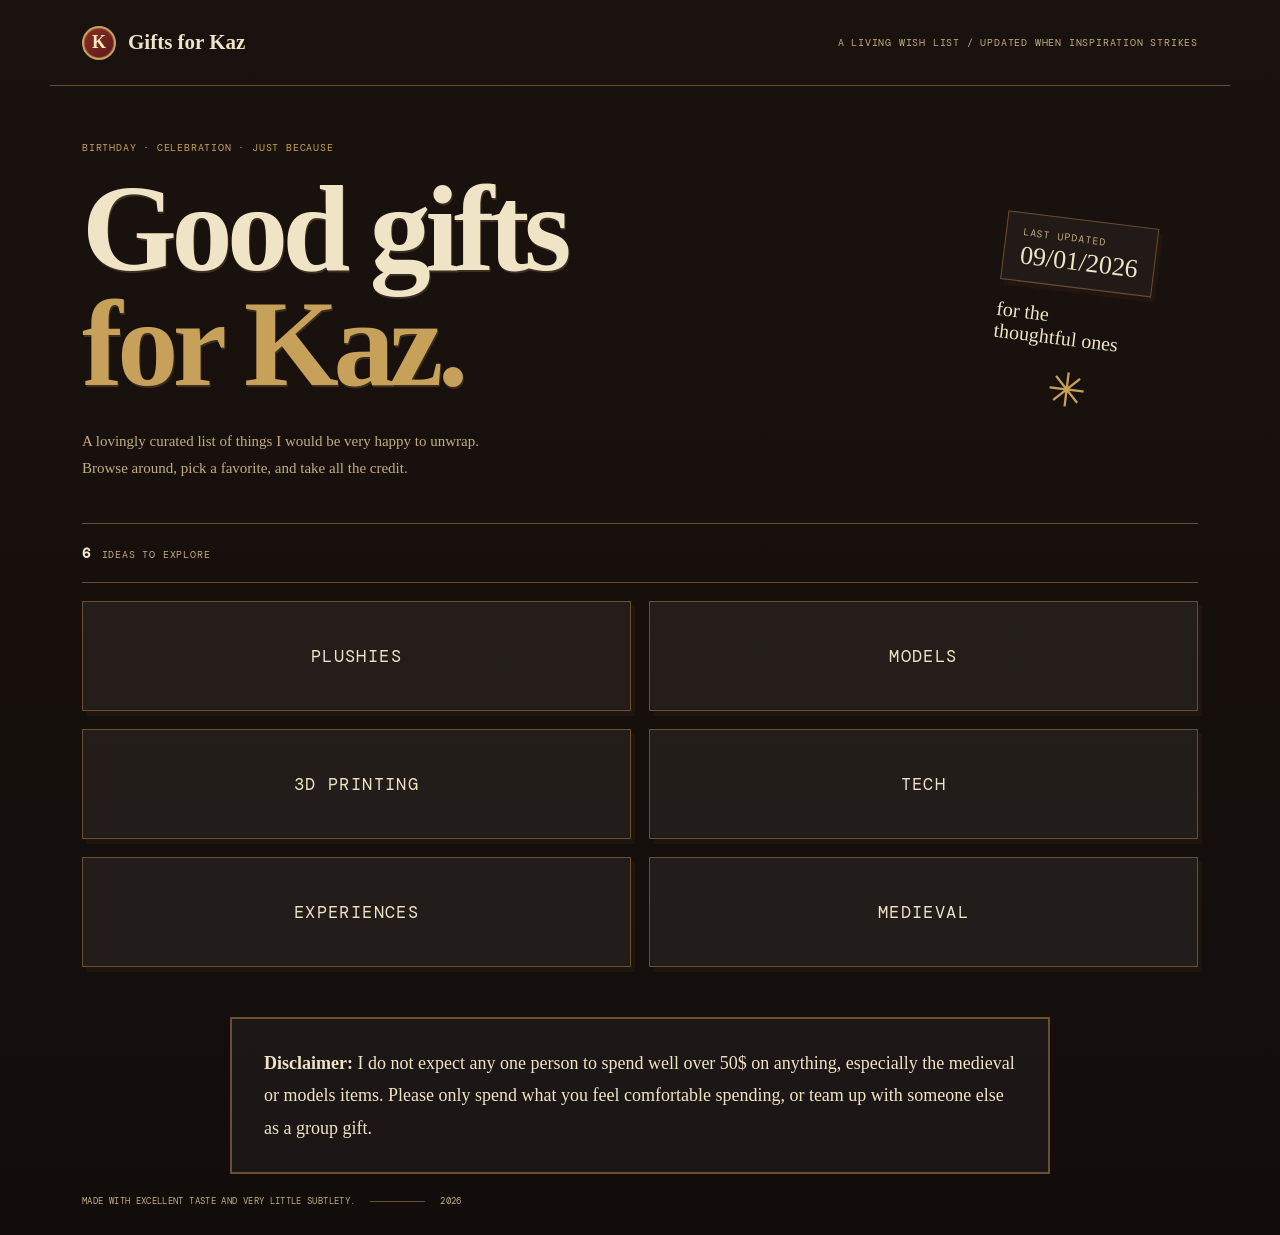
==== index.html @ 598e215c "added last updated tracker" ====
<!doctype html>
<html lang="en">
<head>
  <meta charset="UTF-8">
  <meta name="viewport" content="width=device-width, initial-scale=1.0">
  <meta name="description" content="Kaz's living gift list for birthdays, celebrations, and just-because surprises.">
  <title>Gifts for Kaz</title>
  <link rel="preconnect" href="https://fonts.googleapis.com">
  <link rel="preconnect" href="https://fonts.gstatic.com" crossorigin>
  <link href="https://fonts.googleapis.com/css2?family=DM+Mono:wght@400;500&family=Fraunces:opsz,wght@9..144,600;9..144,700&family=Manrope:wght@400;500;600;700&display=swap" rel="stylesheet">
  <link rel="stylesheet" href="styles.css">
</head>
<body>
  <header class="site-header">
    <a class="brand" href="#top" aria-label="Gifts for Kaz home">
      <span class="brand-mark">K</span>
      <span>Gifts for Kaz</span>
    </a>
    <span class="header-note">A living wish list <span aria-hidden="true">/</span> updated when inspiration strikes</span>
  </header>

  <main id="top">
    <section class="intro" aria-labelledby="page-title">
      <div class="intro-copy">
        <p class="eyebrow">Birthday · celebration · just because</p>
        <h1>Good gifts<br><em>for Kaz.</em></h1>
        <p class="intro-text">A lovingly curated list of things I would be very happy to unwrap. Browse around, pick a favorite, and take all the credit.</p>
      </div>
      <div class="intro-aside">
        <div class="last-updated-box" aria-live="polite">
          <span class="last-updated-label">Last updated</span>
          <span id="last-updated-date">09/01/2026</span>
        </div>
        <span class="scribble" aria-hidden="true">for the<br>thoughtful ones</span>
        <div class="tiny-sparkle" aria-hidden="true">✳</div>
      </div>
    </section>

    <section class="toolbar" aria-label="Gift list controls">
      <div class="list-count"><strong>6</strong> <span>ideas to explore</span></div>
    </section>

    <nav class="category-nav" aria-label="Gift categories">
      <a class="category-button" href="Plushies.html">Plushies</a>
      <a class="category-button" href="Models.html">Models</a>
      <a class="category-button" href="3D%20Printing.html">3D Printing</a>
      <a class="category-button" href="Tech.html">Tech</a>
      <a class="category-button" href="Experiences.html">Experiences</a>
      <a class="category-button" href="Medieval.html">Medieval</a>
    </nav>

    <p class="disclaimer">
      <strong>Disclaimer:</strong> I do not expect any one person to spend well over 50$ on anything, especially the medieval or models items. Please only spend what you feel comfortable spending, or team up with someone else as a group gift.
    </p>

  </main>

  <footer class="site-footer">
    <span>Made with excellent taste and very little subtlety.</span>
    <span class="footer-line" aria-hidden="true"></span>
    <span>2026</span>
  </footer>

  <script>
    const lastUpdated = new Date('2026-09-01T00:00:00');
    const lastUpdatedDate = document.getElementById('last-updated-date');

    if (lastUpdatedDate) {
      lastUpdatedDate.textContent = lastUpdated.toLocaleDateString('en-US', {
        month: '2-digit',
        day: '2-digit',
        year: 'numeric'
      });
    }
  </script>

</body>
</html>
---- styles.css ----
:root {
  --ink: #f0e4c7;
  --muted: #c4ad7d;
  --paper: #120d0b;
  --card: #1d1713;
  --line: #6b4d32;
  --coral: #9a3b2b;
  --yellow: #c7a15a;
  --sage: #3f4f40;
  --serif: Georgia, "Times New Roman", serif;
  --sans: Georgia, "Times New Roman", serif;
  --mono: "DM Mono", monospace;
}

* { box-sizing: border-box; }
html { scroll-behavior: smooth; }
body {
  margin: 0;
  background: linear-gradient(180deg, #1a120e 0%, #120d0b 100%);
  color: var(--ink);
  font-family: var(--sans);
}
body::before,
body::after {
  content: none;
}
button, input, textarea { font: inherit; }
button { cursor: pointer; }
.site-header, main, .site-footer { max-width: 1180px; margin: 0 auto; padding-left: 32px; padding-right: 32px; }
.site-header { height: 86px; display: flex; align-items: center; justify-content: space-between; border-bottom: 1px solid var(--line); position: relative; }
.brand { color: var(--ink); display: flex; align-items: center; gap: 12px; text-decoration: none; font-family: var(--serif); font-size: 21px; font-weight: 700; }
.brand-mark { display: grid; place-items: center; width: 34px; height: 34px; background: linear-gradient(135deg, #8b2d23, #5b1a18); border: 2px solid var(--yellow); border-radius: 50%; color: #f7e7bf; font-size: 18px; box-shadow: inset 0 0 0 1px rgba(255,255,255,.18); }
.header-note, .eyebrow, .list-count, .gift-tag, .meta-label { font-family: var(--mono); text-transform: uppercase; letter-spacing: .08em; font-size: 10px; }
.header-note { color: var(--muted); }
.intro { min-height: 400px; display: flex; justify-content: space-between; align-items: center; padding-top: 55px; padding-bottom: 42px; position: relative; }
.eyebrow { margin: 0 0 18px; color: var(--yellow); }
h1, h2 { font-family: var(--serif); font-weight: 600; line-height: .94; margin: 0; }
h1 { font-size: clamp(64px, 10vw, 122px); letter-spacing: -.045em; text-shadow: 1px 2px 0 rgba(206, 171, 105, .2); }
h1 em { color: var(--yellow); font-style: normal; }
.intro-text { max-width: 440px; margin: 27px 0 0; color: var(--muted); font-size: 15px; line-height: 1.75; }
.intro-aside { align-self: flex-start; margin: 78px 50px 0 0; color: var(--ink); transform: rotate(7deg); }
.last-updated-box {
  display: inline-flex;
  flex-direction: column;
  gap: 4px;
  padding: 12px 16px;
  border: 1px solid var(--line);
  background: rgba(255, 255, 255, 0.04);
  box-shadow: 4px 5px 0 rgba(91, 57, 28, .15);
  margin-bottom: 18px;
}
.last-updated-label {
  font-family: var(--mono);
  font-size: 10px;
  letter-spacing: .1em;
  text-transform: uppercase;
  color: var(--muted);
}
#last-updated-date {
  font-family: var(--serif);
  font-size: clamp(26px, 2vw, 38px);
  line-height: 1;
  color: var(--ink);
}
.scribble { display: block; font-family: var(--serif); font-size: 20px; line-height: 1.1; }
.tiny-sparkle { color: var(--yellow); font-size: 47px; line-height: 1; margin: 18px 0 0 60px; }
.toolbar { display: flex; align-items: center; justify-content: space-between; padding: 20px 0; border-top: 1px solid var(--line); border-bottom: 1px solid var(--line); position: relative; }
.list-count { color: var(--muted); }
.list-count strong { color: var(--ink); font-size: 14px; margin-right: 4px; }
.category-nav { display: grid; grid-template-columns: repeat(2, minmax(220px, 1fr)); gap: 18px; padding: 18px 0 8px; }
.category-button {
  display: inline-flex;
  align-items: center;
  justify-content: center;
  border: 1px solid var(--line);
  background: rgba(255, 255, 255, .06);
  color: var(--ink);
  padding: 28px 24px;
  font-family: var(--mono);
  font-size: 17px;
  letter-spacing: .08em;
  text-transform: uppercase;
  text-decoration: none;
  transition: background .2s, border-color .2s, transform .2s;
  min-height: 110px;
  text-align: center;
  box-shadow: 4px 5px 0 rgba(91, 57, 28, .15);
}
.category-button:hover, .category-button.is-active { background: linear-gradient(135deg, var(--coral), #5b1a18); color: #f8e9c6; border-color: var(--yellow); transform: translateY(-2px); box-shadow: 0 8px 18px rgba(0, 0, 0, .35); }
.category-page { scroll-margin-top: 20px; margin-bottom: 36px; }
.category-heading { margin: 0 0 18px; font-family: var(--serif); font-size: 32px; }
.category-items { display: grid; grid-template-columns: repeat(3, minmax(0, 1fr)); gap: 20px; }
.category-empty { padding: 24px 0; color: var(--muted); font-family: var(--mono); font-size: 11px; letter-spacing: .06em; text-transform: uppercase; }
.button { border: 0; padding: 13px 18px; font-size: 11px; font-weight: 700; letter-spacing: .01em; transition: transform .2s, background .2s; }
.button:hover { transform: translateY(-2px); }
.button-dark { background: var(--ink); color: #f8e9c6; border: 1px solid var(--yellow); }
.button-coral { background: var(--coral); color: #f8e9c6; border: 1px solid #5f211d; }
.category-shell { max-width: 1180px; margin: 0 auto; padding: 0 32px 80px; }
.category-header { max-width: 1180px; margin: 0 auto; padding: 22px 32px 14px; display: flex; align-items: center; justify-content: space-between; border-bottom: 1px solid var(--line); }
.category-header .brand { font-size: 18px; }
.category-back { display: inline-flex; align-items: center; justify-content: center; min-height: 42px; padding: 0 18px; border: 1px solid var(--line); background: rgba(255, 255, 255, .12); color: var(--ink); font-family: var(--mono); font-size: 10px; letter-spacing: .08em; text-transform: uppercase; text-decoration: none; transition: background .2s, border-color .2s, transform .2s; }
.category-back:hover { background: var(--coral); color: #f8e9c6; border-color: var(--coral); transform: translateY(-1px); }
.category-intro { padding: 42px 0 18px; }
.category-intro h1 { font-size: clamp(52px, 8vw, 88px); }
.gift-grid { display: grid; grid-template-columns: repeat(3, minmax(0, 1fr)); gap: 20px; padding: 10px 0 90px; }
.gift-card { display: flex; flex-direction: column; min-width: 0; background: var(--card); border: 1px solid var(--line); box-shadow: 4px 5px 0 rgba(91, 57, 28, .15); animation: rise .55s both; position: relative; }
.gift-card::before { content: ""; position: absolute; inset: 7px; border: 1px solid rgba(125, 48, 40, .22); pointer-events: none; z-index: 1; }
.gift-image { position: relative; aspect-ratio: 1.12 / 1; background: var(--sage); overflow: hidden; }
.gift-image--placeholder { display: grid; place-items: center; background: linear-gradient(135deg, rgba(125, 48, 40, .12), rgba(100, 120, 109, .5)); color: var(--ink); font-family: var(--mono); letter-spacing: .08em; text-transform: uppercase; font-size: 10px; }
.gift-image img { display: block; width: 100%; height: 100%; object-fit: cover; transition: transform .5s; }
.gift-card:hover .gift-image img { transform: scale(1.04); }
.gift-tag { position: absolute; top: 14px; left: 14px; background: var(--yellow); padding: 7px 9px; color: var(--ink); }
.gift-card:nth-child(3n + 2) .gift-tag { background: var(--sage); }
.gift-card:nth-child(3n) .gift-tag { background: var(--coral); color: white; }
.gift-info { display: flex; flex: 1; flex-direction: column; padding: 21px 22px 22px; background-image: repeating-linear-gradient(0deg, rgba(121, 79, 36, .04) 0 1px, transparent 1px 5px); }
.gift-info h2 { font-size: 28px; letter-spacing: -.025em; }
.gift-info p { color: var(--muted); font-size: 13px; line-height: 1.65; margin: 12px 0 25px; }
.gift-link { display: flex; justify-content: space-between; align-items: center; margin-top: auto; padding-top: 14px; border-top: 1px solid var(--line); color: var(--ink); font-family: var(--mono); font-size: 10px; letter-spacing: .06em; text-decoration: none; text-transform: uppercase; }
.gift-link span { font-size: 16px; transition: transform .2s; }
.gift-link:hover span { transform: translate(3px, -3px); }
.delete-button { align-self: flex-end; background: none; border: 0; color: var(--muted); font-size: 18px; line-height: 1; margin: -5px -8px 0 0; padding: 5px 8px; }
.delete-button:hover { color: var(--coral); }
.add-panel { background: #3d3025; color: #f8e9c6; border: 1px solid var(--yellow); box-shadow: 5px 6px 0 rgba(91, 57, 28, .18); padding: 39px 42px 36px; margin: 0 0 90px; position: relative; }
.panel-heading { position: relative; }
.panel-heading .eyebrow { color: var(--yellow); }
.panel-heading h2 { font-size: 42px; }
.close-button { position: absolute; right: -7px; top: -12px; border: 0; background: none; color: white; font-size: 30px; font-weight: 300; }
form { margin-top: 30px; }
.form-fields { display: grid; grid-template-columns: 1fr 1.1fr; gap: 18px 30px; }
.form-fields > label:nth-child(2) { grid-row: span 2; }
.form-row { display: flex; gap: 18px; }
label { display: flex; flex: 1; flex-direction: column; gap: 8px; color: #b8b8ae; font-family: var(--mono); font-size: 10px; letter-spacing: .06em; text-transform: uppercase; }
input, textarea { border: 1px solid #55564f; border-radius: 0; background: transparent; color: white; outline: none; padding: 12px; font-family: var(--sans); font-size: 13px; resize: vertical; }
input:focus, textarea:focus { border-color: var(--yellow); }
input::placeholder, textarea::placeholder { color: #77786e; }
.form-footer { display: flex; justify-content: space-between; align-items: center; margin-top: 25px; padding-top: 18px; border-top: 1px solid #464740; }
.form-footer p { color: #8c8d83; font-size: 11px; }
.site-footer { display: flex; align-items: center; gap: 15px; flex-wrap: wrap; padding-top: 21px; padding-bottom: 28px; color: var(--muted); font-family: var(--mono); font-size: 9px; letter-spacing: .04em; text-transform: uppercase; }
.footer-line { width: 55px; height: 1px; background: var(--line); }
.last-updated { color: var(--muted); }
.disclaimer { max-width: 820px; margin: 42px auto 0; padding: 28px 32px; font-size: 18px; line-height: 1.8; color: var(--ink); border: 2px solid var(--line); background: rgba(255, 255, 255, .04); }
@keyframes rise { from { opacity: 0; transform: translateY(12px); } to { opacity: 1; transform: translateY(0); } }
@media (max-width: 760px) { .site-header, main, .site-footer { padding-left: 20px; padding-right: 20px; } .header-note { display: none; } .intro { min-height: 390px; padding-top: 43px; } .intro-aside { margin: 28px 0 0 15px; } .scribble { font-size: 16px; } .tiny-sparkle { font-size: 32px; margin-left: 35px; } .toolbar { align-items: flex-start; flex-direction: column; gap: 17px; } .gift-grid { grid-template-columns: repeat(2, 1fr); gap: 12px; padding-top: 24px; } .gift-info { padding: 16px; } .gift-info h2 { font-size: 22px; } .gift-info p { font-size: 12px; } .add-panel { padding: 30px 22px; margin-bottom: 60px; } .form-fields { display: flex; flex-direction: column; } .form-row { flex-direction: column; } }
@media (max-width: 450px) { h1 { font-size: 65px; } .intro { align-items: flex-start; } .intro-aside { margin-top: 24px; } .gift-grid { grid-template-columns: 1fr; } .gift-image { aspect-ratio: 1.45 / 1; } .button-dark { padding-left: 13px; padding-right: 13px; } .form-footer { align-items: flex-start; flex-direction: column; gap: 12px; } }
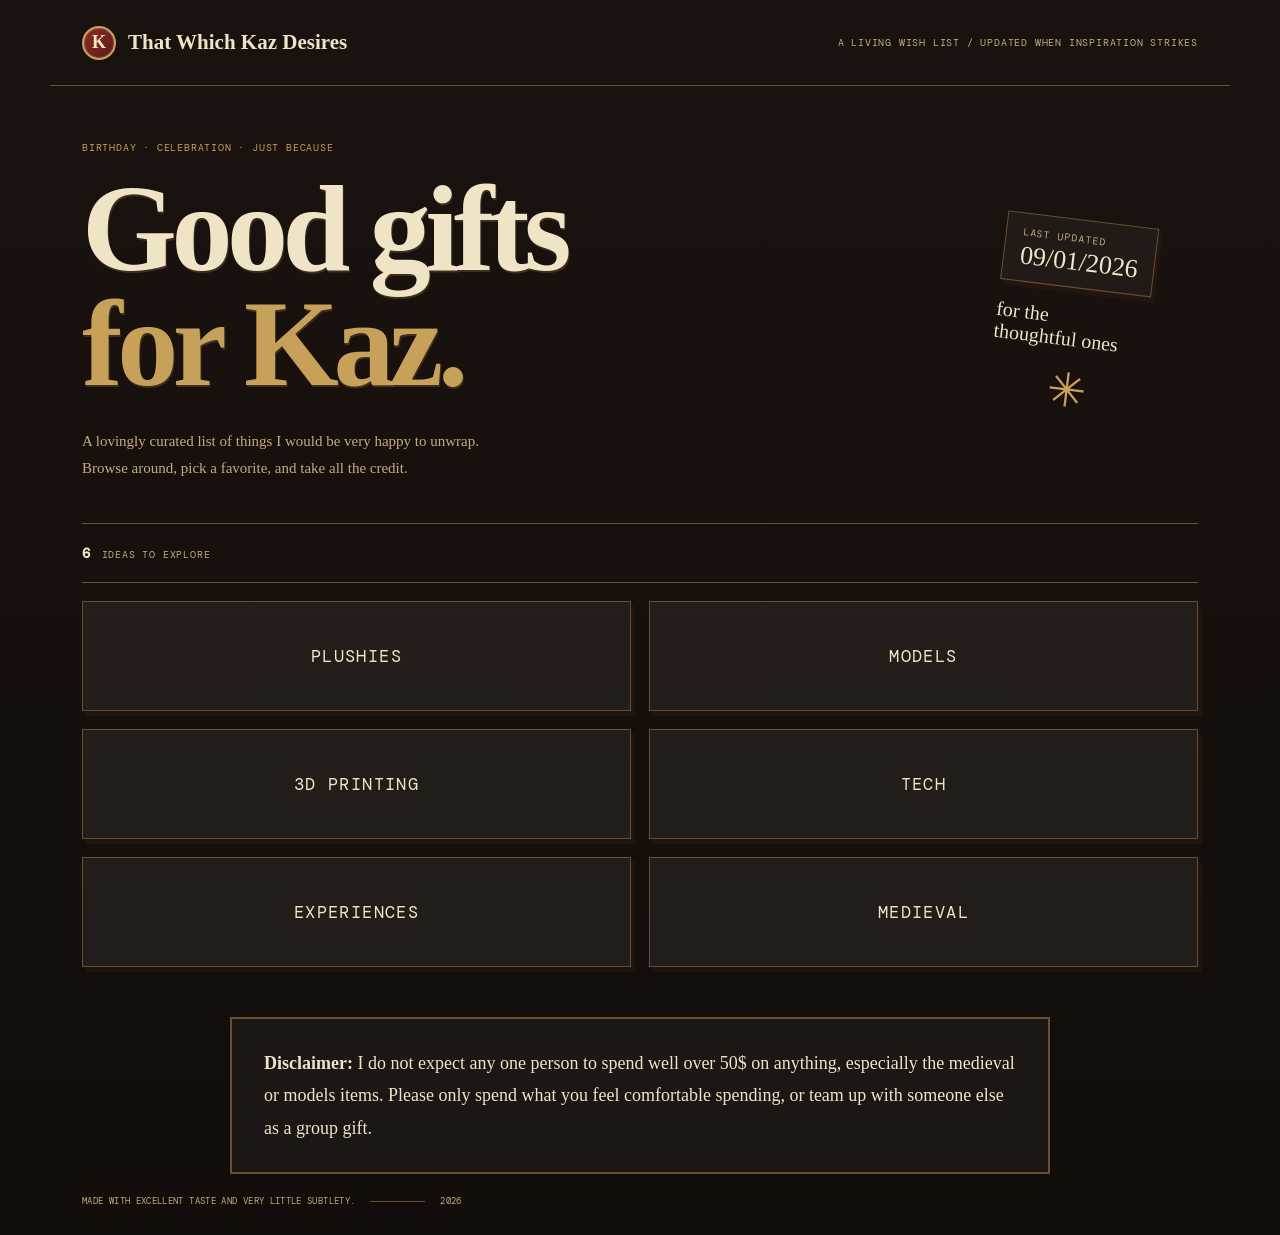
==== commit c8f03aa7: "changed web title" ====
--- a/index.html
+++ b/index.html
@@ -3,8 +3,8 @@
 <head>
   <meta charset="UTF-8">
   <meta name="viewport" content="width=device-width, initial-scale=1.0">
-  <meta name="description" content="Kaz's living gift list for birthdays, celebrations, and just-because surprises.">
-  <title>Gifts for Kaz</title>
+  <meta name="description" content="A list of items I'd like to have. If you're searching for a gift to get me for a birthday, christmas, or other gift giving event, this list is the perfect place to find something. I will admit that most of the selection is pricey, so I don't expect to receive much from those categories (unless one of my friends won the lottery), but feel free to select something within your price range.">
+  <title>That Which Kaz Desires</title>
   <link rel="preconnect" href="https://fonts.googleapis.com">
   <link rel="preconnect" href="https://fonts.gstatic.com" crossorigin>
   <link href="https://fonts.googleapis.com/css2?family=DM+Mono:wght@400;500&family=Fraunces:opsz,wght@9..144,600;9..144,700&family=Manrope:wght@400;500;600;700&display=swap" rel="stylesheet">
@@ -12,9 +12,9 @@
 </head>
 <body>
   <header class="site-header">
-    <a class="brand" href="#top" aria-label="Gifts for Kaz home">
+    <a class="brand" href="#top" aria-label="That Which Kaz Desires home">
       <span class="brand-mark">K</span>
-      <span>Gifts for Kaz</span>
+      <span>That Which Kaz Desires</span>
     </a>
     <span class="header-note">A living wish list <span aria-hidden="true">/</span> updated when inspiration strikes</span>
   </header>
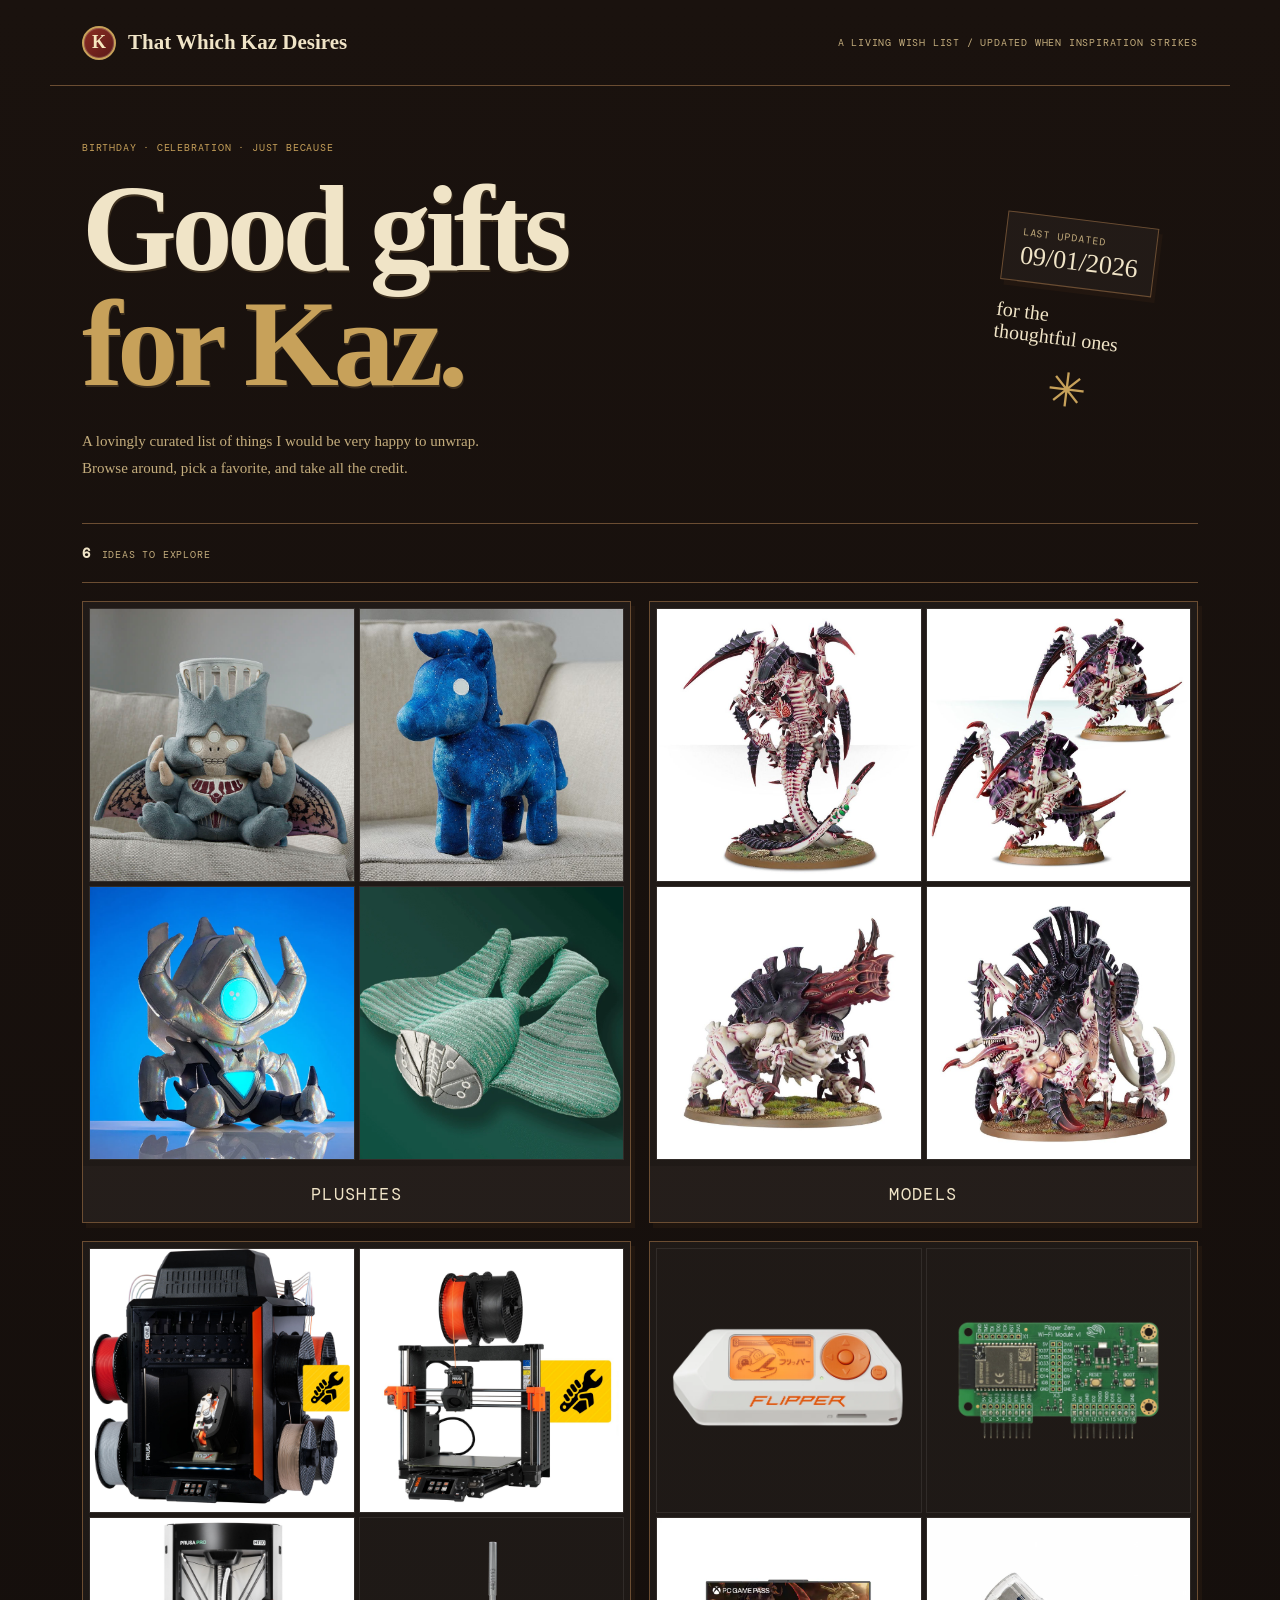
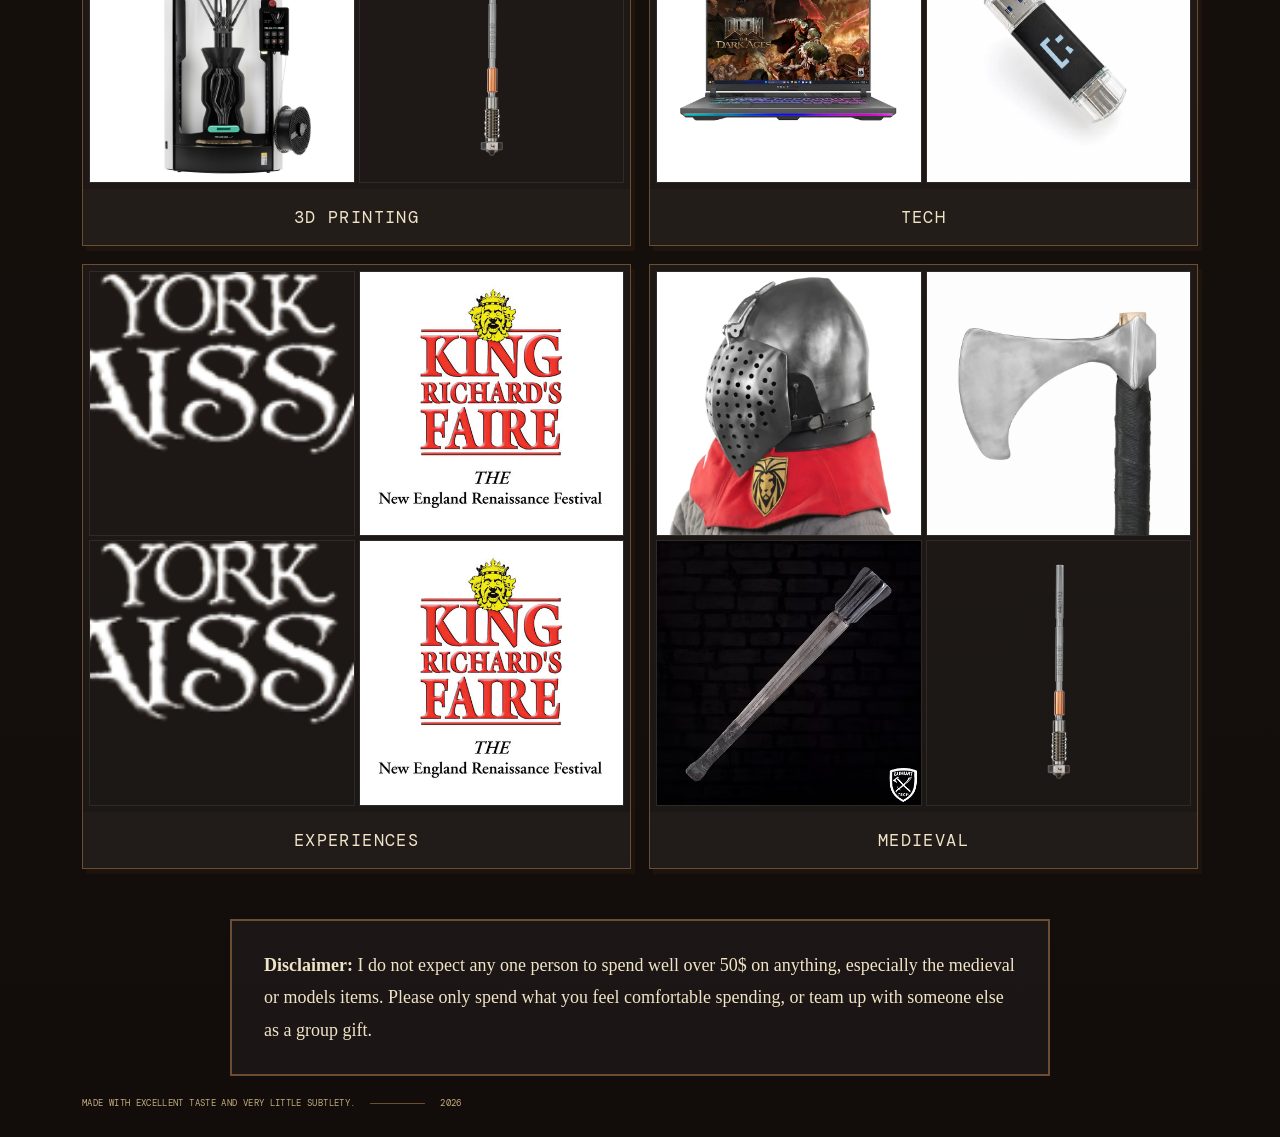
==== commit 3c3dec8f: "updated index style" ====
--- a/index.html
+++ b/index.html
@@ -41,12 +41,60 @@
     </section>
 
     <nav class="category-nav" aria-label="Gift categories">
-      <a class="category-button" href="Plushies.html">Plushies</a>
-      <a class="category-button" href="Models.html">Models</a>
-      <a class="category-button" href="3D%20Printing.html">3D Printing</a>
-      <a class="category-button" href="Tech.html">Tech</a>
-      <a class="category-button" href="Experiences.html">Experiences</a>
-      <a class="category-button" href="Medieval.html">Medieval</a>
+      <a class="category-button" href="Plushies.html">
+        <span class="category-gallery" aria-hidden="true">
+          <img src="images/Savathun_Destiny_Plushie_PL_1.jpg" alt="Plushies example 1">
+          <img src="images/Starhorse_Destiny2_Plush_PL_1.jpg" alt="Plushies example 2">
+          <img src="images/Atheon_Destiny_Plush_PL_7.webp" alt="Plushies example 3">
+          <img src="images/Pouka_Destiny_Plush_WB_2000x_3-ezgif.com-resize.webp" alt="Plushies example 4">
+        </span>
+        <span class="category-label">Plushies</span>
+      </a>
+      <a class="category-button" href="Models.html">
+        <span class="category-gallery" aria-hidden="true">
+          <img src="images/99120106019_TrygonNEW01.jpg" alt="Models example 1">
+          <img src="images/99120106031_ScreamerKillerBrood01.jpg" alt="Models example 2">
+          <img src="images/99120106056_ExocreneLead.jpg" alt="Models example 3">
+          <img src="images/99120106054_TYRTyrannofexLeadALT.jpg" alt="Models example 4">
+        </span>
+        <span class="category-label">Models</span>
+      </a>
+      <a class="category-button" href="3D%20Printing.html">
+        <span class="category-gallery" aria-hidden="true">
+          <img src="images/ba20c3dd-c813-4042-871e-6ada97512ed2.jpg" alt="3D Printing example 1">
+          <img src="images/226b1536-4128-44d9-9c7c-50c4a8697957.jpg" alt="3D Printing example 2">
+          <img src="images/f3de01af-4bf0-4612-8986-4d27c0710ea7.jpg" alt="3D Printing example 3">
+          <img src="images/a7de6174-abe1-46c9-ae35-46254e68097d.avif" alt="3D Printing example 4">
+        </span>
+        <span class="category-label">3D Printing</span>
+      </a>
+      <a class="category-button" href="Tech.html">
+        <span class="category-gallery" aria-hidden="true">
+          <img src="images/product_flipper-zero_1.webp" alt="Tech example 1">
+          <img src="images/product_wifi-devboard_1.webp" alt="Tech example 2">
+          <img src="images/1e76c735-eea8-4fd5-9466-83dc5a1f8fa4.webp" alt="Tech example 3">
+          <img src="images/PLUG_AND_PLAY_INTO_ANY_PC_LAPTOP_NEEDED_5.webp" alt="Tech example 4">
+        </span>
+        <span class="category-label">Tech</span>
+      </a>
+      <a class="category-button" href="Experiences.html">
+        <span class="category-gallery" aria-hidden="true">
+          <img src="images/logo-385.png" alt="Experiences example 1">
+          <img src="images/84869c_d4646af3cea94d60936c9be4800060d0~mv2.jpeg" alt="Experiences example 2">
+          <img src="images/logo-385.png" alt="Experiences example 3">
+          <img src="images/84869c_d4646af3cea94d60936c9be4800060d0~mv2.jpeg" alt="Experiences example 4">
+        </span>
+        <span class="category-label">Experiences</span>
+      </a>
+      <a class="category-button" href="Medieval.html">
+        <span class="category-gallery" aria-hidden="true">
+          <img src="images/COLANDER1.webp" alt="Medieval example 1">
+          <img src="images/Two-handed-axe-1.webp" alt="Medieval example 2">
+          <img src="images/ac5c11_d83ce5d5c478405fa1155261a18dc7c6~mv2.avif" alt="Medieval example 3">
+          <img src="images/a7de6174-abe1-46c9-ae35-46254e68097d.avif" alt="Medieval example 4">
+        </span>
+        <span class="category-label">Medieval</span>
+      </a>
     </nav>
 
     <p class="disclaimer">
--- a/styles.css
+++ b/styles.css
@@ -69,22 +69,47 @@
 .list-count strong { color: var(--ink); font-size: 14px; margin-right: 4px; }
 .category-nav { display: grid; grid-template-columns: repeat(2, minmax(220px, 1fr)); gap: 18px; padding: 18px 0 8px; }
 .category-button {
-  display: inline-flex;
-  align-items: center;
-  justify-content: center;
+  display: flex;
+  flex-direction: column;
+  align-items: stretch;
+  justify-content: space-between;
   border: 1px solid var(--line);
   background: rgba(255, 255, 255, .06);
   color: var(--ink);
-  padding: 28px 24px;
+  padding: 0;
   font-family: var(--mono);
   font-size: 17px;
   letter-spacing: .08em;
   text-transform: uppercase;
   text-decoration: none;
   transition: background .2s, border-color .2s, transform .2s;
-  min-height: 110px;
+  min-height: 210px;
   text-align: center;
   box-shadow: 4px 5px 0 rgba(91, 57, 28, .15);
+  overflow: hidden;
+}
+.category-gallery {
+  display: grid;
+  grid-template-columns: repeat(2, minmax(0, 1fr));
+  gap: 4px;
+  padding: 6px;
+  background: rgba(0, 0, 0, .15);
+  flex: 1;
+}
+.category-gallery img {
+  display: block;
+  width: 100%;
+  height: 100%;
+  min-height: 110px;
+  object-fit: cover;
+  border: 1px solid rgba(255, 255, 255, .08);
+}
+.category-label {
+  display: flex;
+  align-items: center;
+  justify-content: center;
+  min-height: 56px;
+  padding: 0 18px;
 }
 .category-button:hover, .category-button.is-active { background: linear-gradient(135deg, var(--coral), #5b1a18); color: #f8e9c6; border-color: var(--yellow); transform: translateY(-2px); box-shadow: 0 8px 18px rgba(0, 0, 0, .35); }
 .category-page { scroll-margin-top: 20px; margin-bottom: 36px; }
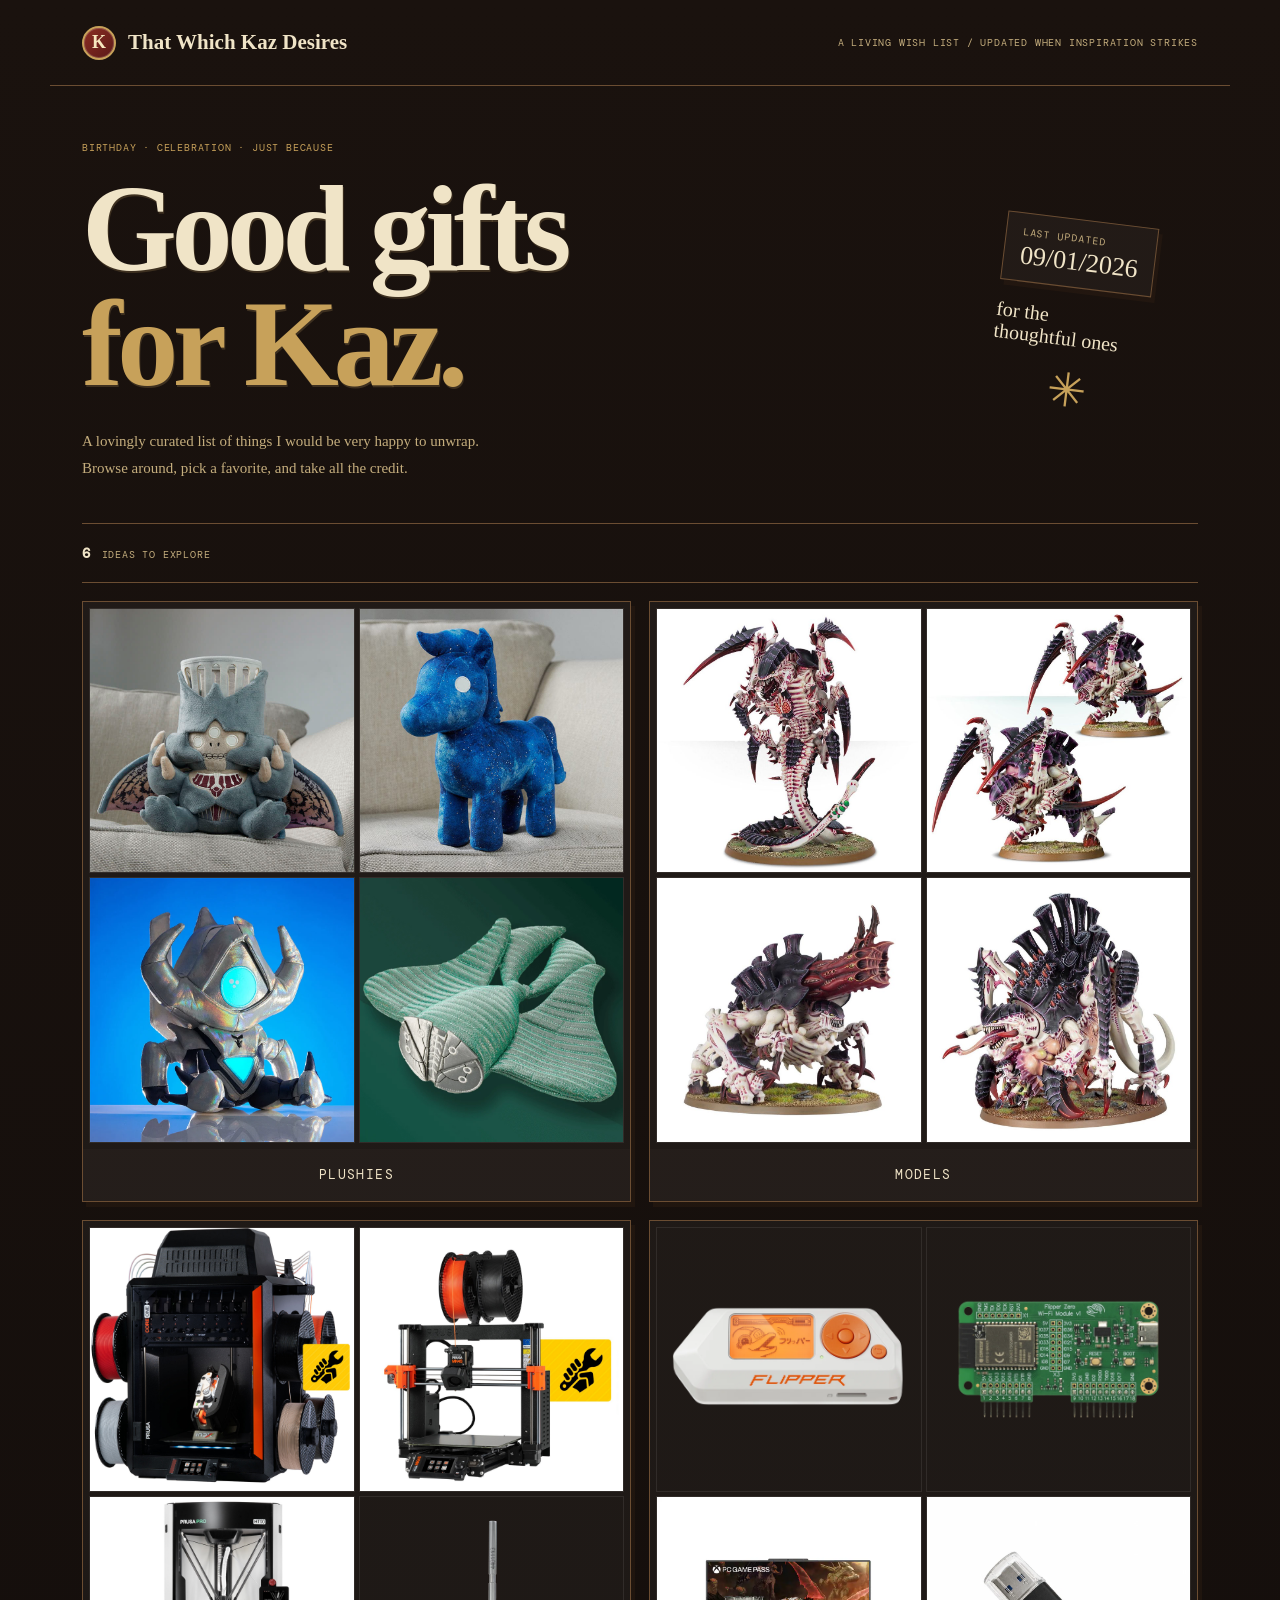
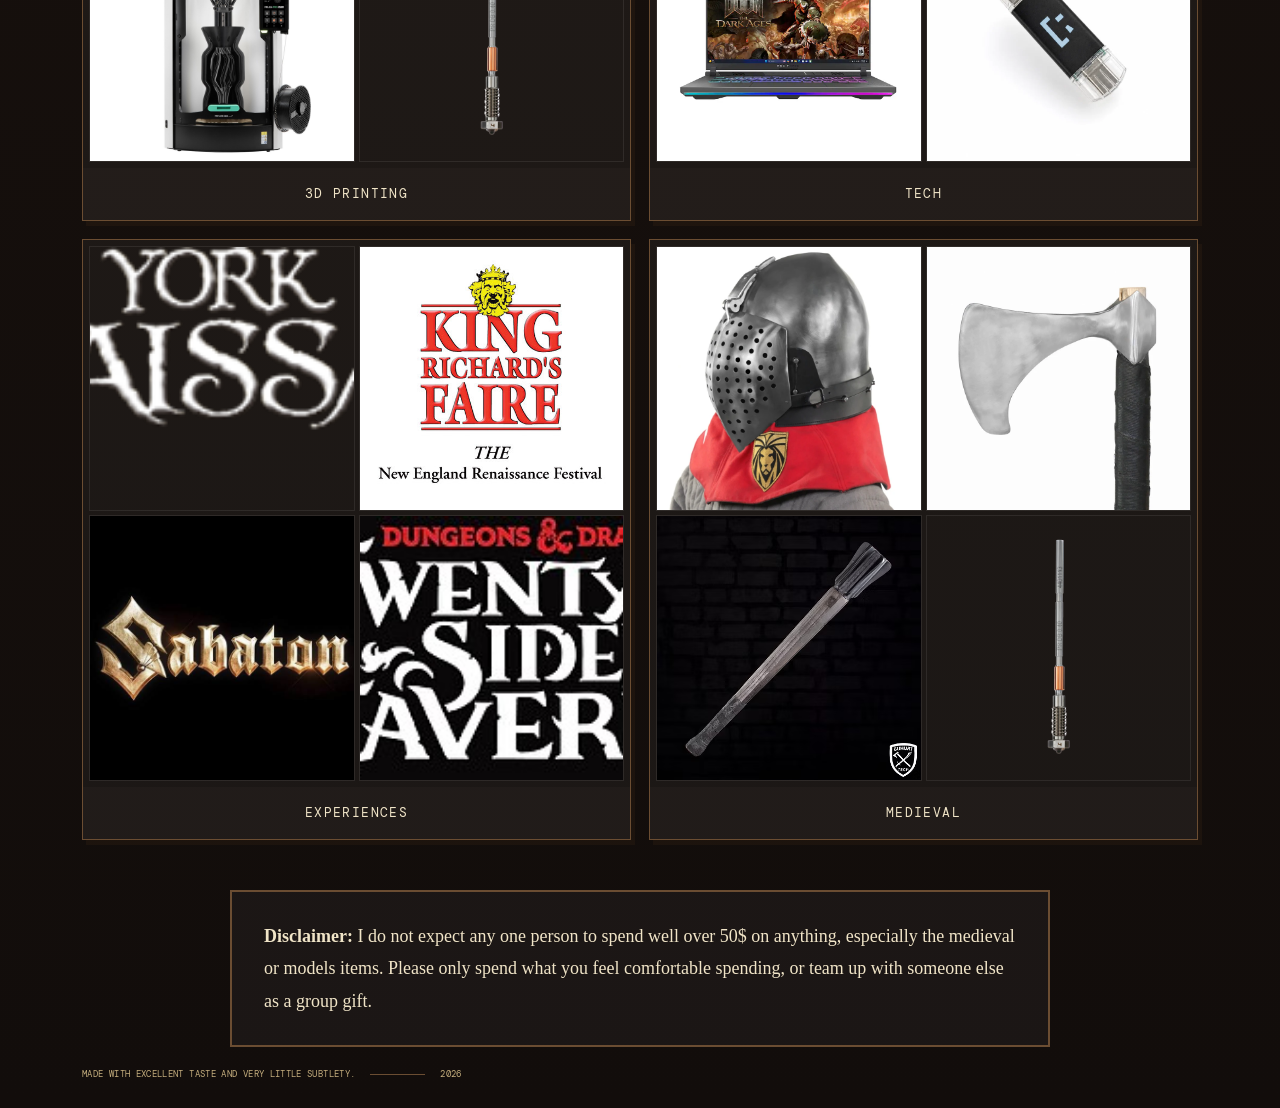
==== commit 57952dd2: "updated experiences" ====
--- a/index.html
+++ b/index.html
@@ -81,8 +81,8 @@
         <span class="category-gallery" aria-hidden="true">
           <img src="images/logo-385.png" alt="Experiences example 1">
           <img src="images/84869c_d4646af3cea94d60936c9be4800060d0~mv2.jpeg" alt="Experiences example 2">
-          <img src="images/logo-385.png" alt="Experiences example 3">
-          <img src="images/84869c_d4646af3cea94d60936c9be4800060d0~mv2.jpeg" alt="Experiences example 4">
+          <img src="images/images.jpg" alt="Experiences example 3">
+          <img src="images/Dungeons_&_Dragons_The_Twenty-Sided_Tavern_logo.jpg" alt="Experiences example 4">
         </span>
         <span class="category-label">Experiences</span>
       </a>
--- a/styles.css
+++ b/styles.css
@@ -95,12 +95,13 @@
   padding: 6px;
   background: rgba(0, 0, 0, .15);
   flex: 1;
+  aspect-ratio: 1.45 / 1;
 }
 .category-gallery img {
   display: block;
   width: 100%;
   height: 100%;
-  min-height: 110px;
+  aspect-ratio: 1 / 1;
   object-fit: cover;
   border: 1px solid rgba(255, 255, 255, .08);
 }
@@ -108,8 +109,9 @@
   display: flex;
   align-items: center;
   justify-content: center;
-  min-height: 56px;
+  min-height: 52px;
   padding: 0 18px;
+  font-size: 13px;
 }
 .category-button:hover, .category-button.is-active { background: linear-gradient(135deg, var(--coral), #5b1a18); color: #f8e9c6; border-color: var(--yellow); transform: translateY(-2px); box-shadow: 0 8px 18px rgba(0, 0, 0, .35); }
 .category-page { scroll-margin-top: 20px; margin-bottom: 36px; }
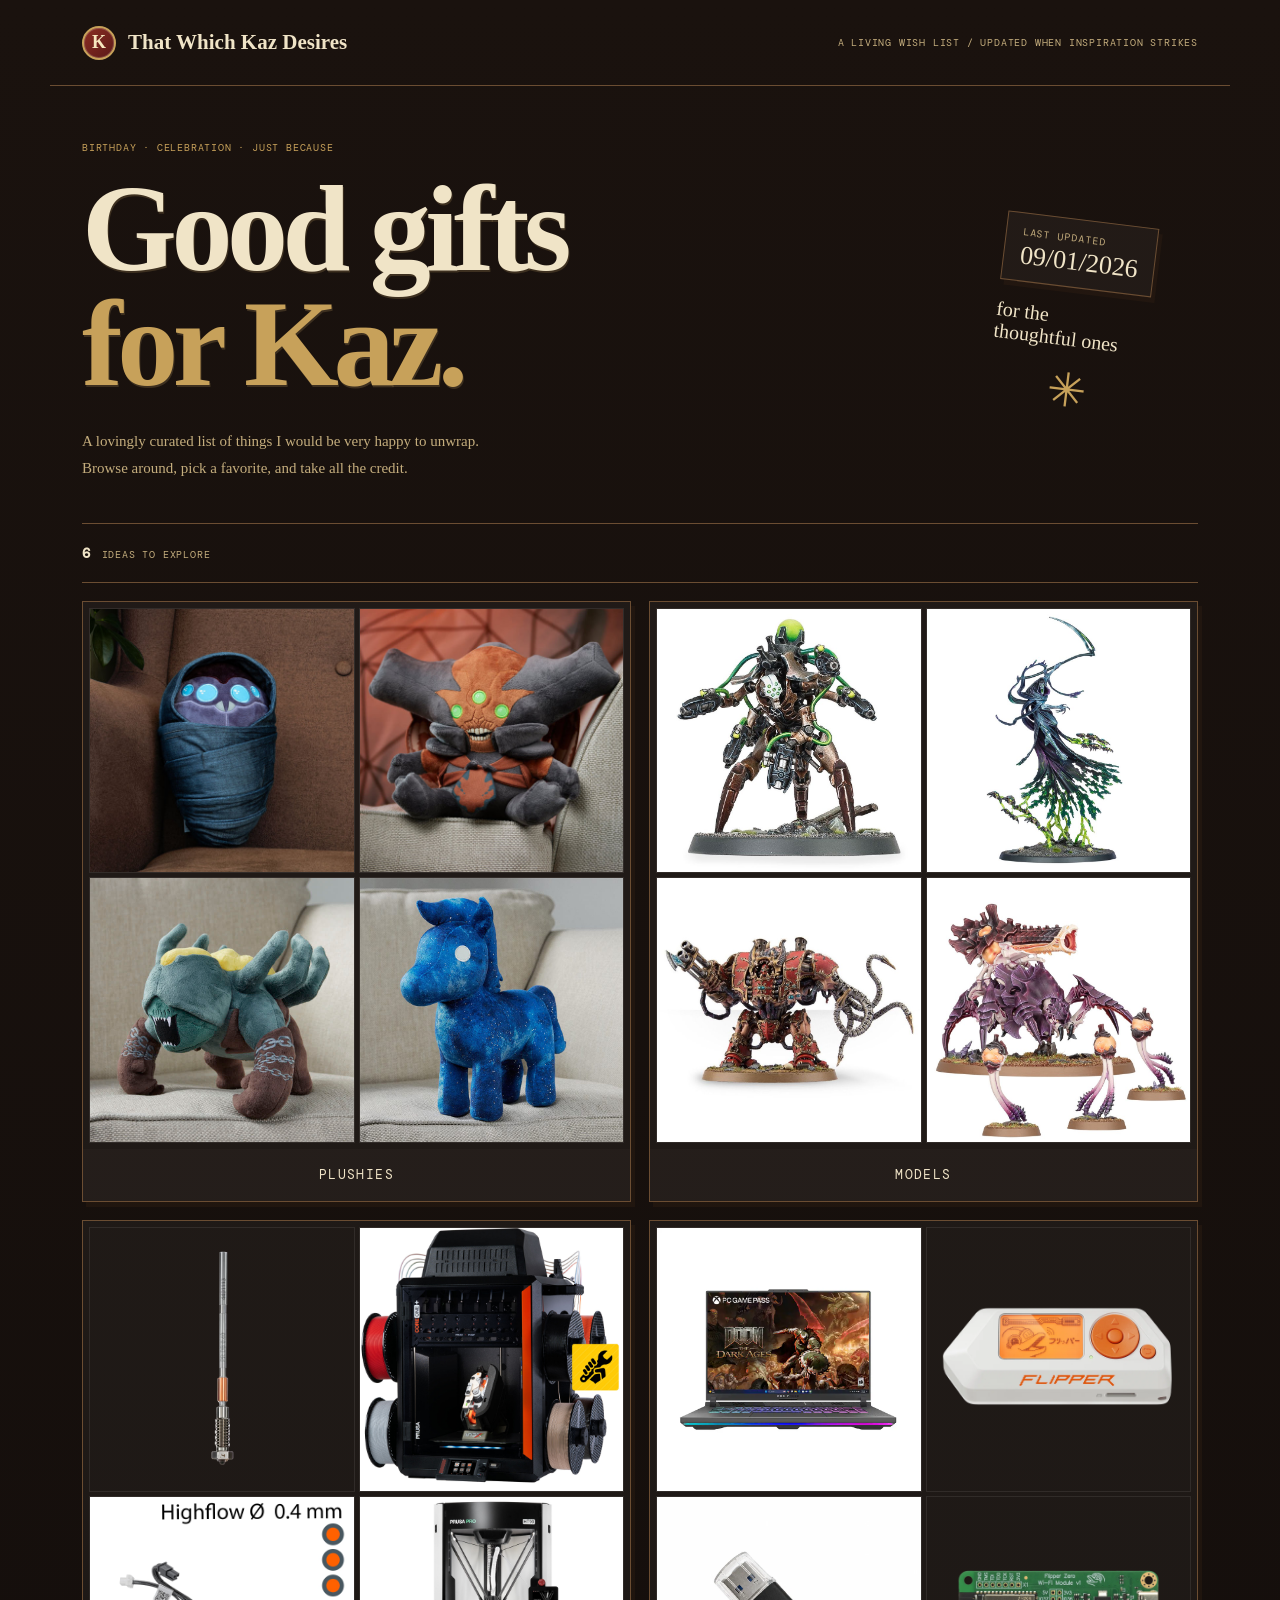
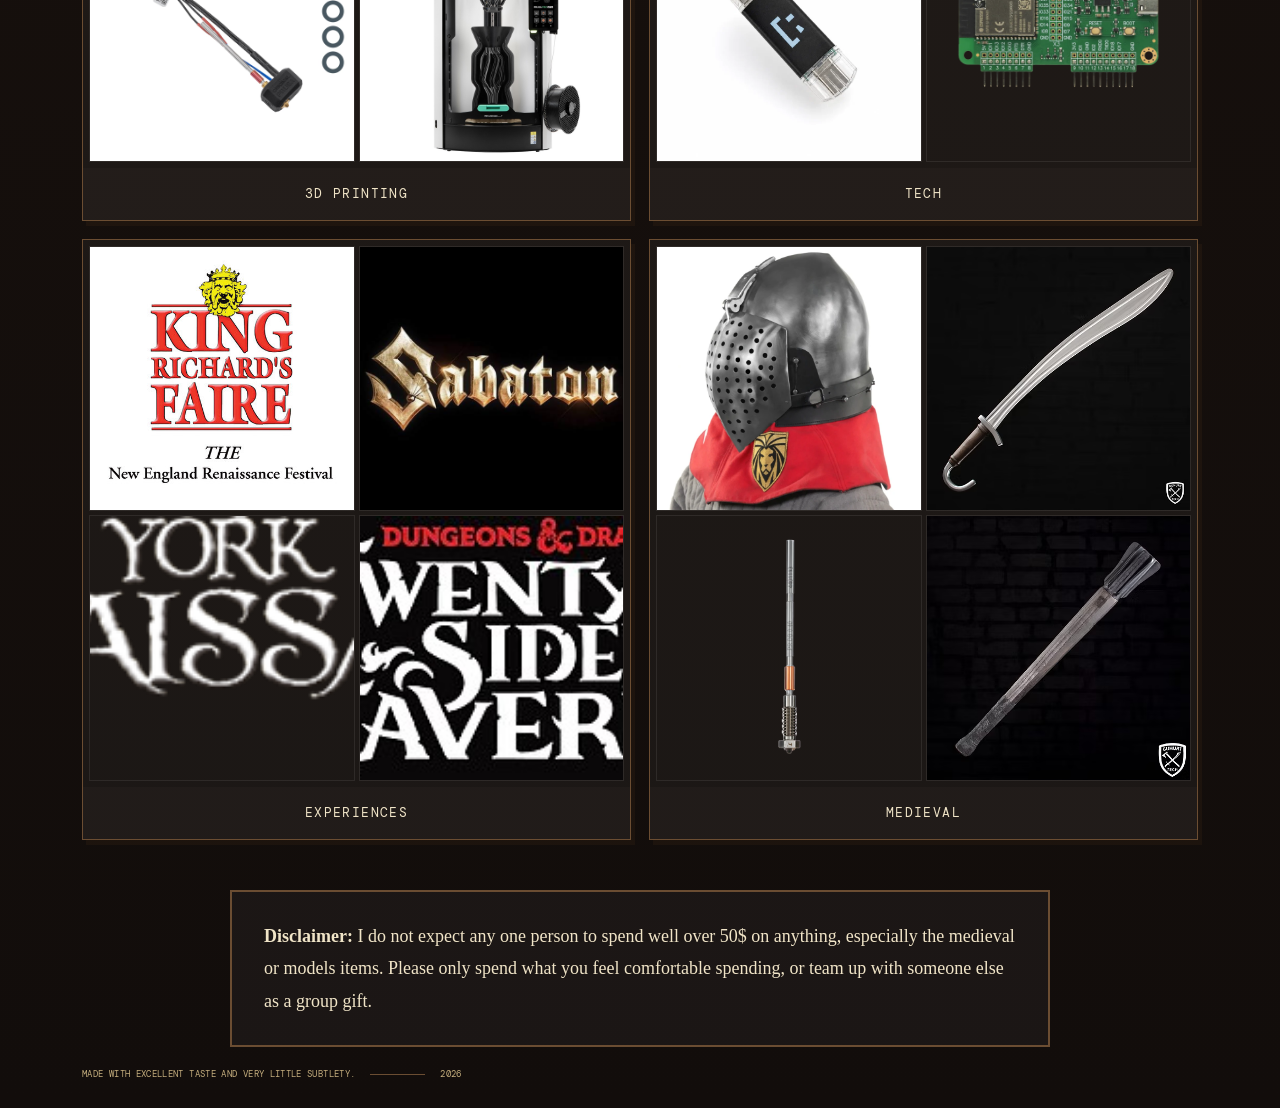
==== commit 4242eeb9: "added index gallery photo randomizer" ====
--- a/index.html
+++ b/index.html
@@ -41,7 +41,7 @@
     </section>
 
     <nav class="category-nav" aria-label="Gift categories">
-      <a class="category-button" href="Plushies.html">
+      <a class="category-button" href="Plushies.html" data-category="plushies">
         <span class="category-gallery" aria-hidden="true">
           <img src="images/Savathun_Destiny_Plushie_PL_1.jpg" alt="Plushies example 1">
           <img src="images/Starhorse_Destiny2_Plush_PL_1.jpg" alt="Plushies example 2">
@@ -50,7 +50,7 @@
         </span>
         <span class="category-label">Plushies</span>
       </a>
-      <a class="category-button" href="Models.html">
+      <a class="category-button" href="Models.html" data-category="models">
         <span class="category-gallery" aria-hidden="true">
           <img src="images/99120106019_TrygonNEW01.jpg" alt="Models example 1">
           <img src="images/99120106031_ScreamerKillerBrood01.jpg" alt="Models example 2">
@@ -59,7 +59,7 @@
         </span>
         <span class="category-label">Models</span>
       </a>
-      <a class="category-button" href="3D%20Printing.html">
+      <a class="category-button" href="3D%20Printing.html" data-category="three-d-printing">
         <span class="category-gallery" aria-hidden="true">
           <img src="images/ba20c3dd-c813-4042-871e-6ada97512ed2.jpg" alt="3D Printing example 1">
           <img src="images/226b1536-4128-44d9-9c7c-50c4a8697957.jpg" alt="3D Printing example 2">
@@ -68,7 +68,7 @@
         </span>
         <span class="category-label">3D Printing</span>
       </a>
-      <a class="category-button" href="Tech.html">
+      <a class="category-button" href="Tech.html" data-category="tech">
         <span class="category-gallery" aria-hidden="true">
           <img src="images/product_flipper-zero_1.webp" alt="Tech example 1">
           <img src="images/product_wifi-devboard_1.webp" alt="Tech example 2">
@@ -77,7 +77,7 @@
         </span>
         <span class="category-label">Tech</span>
       </a>
-      <a class="category-button" href="Experiences.html">
+      <a class="category-button" href="Experiences.html" data-category="experiences">
         <span class="category-gallery" aria-hidden="true">
           <img src="images/logo-385.png" alt="Experiences example 1">
           <img src="images/84869c_d4646af3cea94d60936c9be4800060d0~mv2.jpeg" alt="Experiences example 2">
@@ -86,7 +86,7 @@
         </span>
         <span class="category-label">Experiences</span>
       </a>
-      <a class="category-button" href="Medieval.html">
+      <a class="category-button" href="Medieval.html" data-category="medieval">
         <span class="category-gallery" aria-hidden="true">
           <img src="images/COLANDER1.webp" alt="Medieval example 1">
           <img src="images/Two-handed-axe-1.webp" alt="Medieval example 2">
@@ -110,6 +110,90 @@
   </footer>
 
   <script>
+    const categoryImages = {
+      plushies: [
+        'images/Savathun_Destiny_Plushie_PL_1.jpg',
+        'images/Starhorse_Destiny2_Plush_PL_1.jpg',
+        'images/Atheon_Destiny_Plush_PL_7.webp',
+        'images/Pouka_Destiny_Plush_WB_2000x_3-ezgif.com-resize.webp',
+        'images/Oryx_Destiny_Plush_PL_1.jpg',
+        'images/fallen-baby-plush-destiny-1_bea4bcae-8929-4984-831c-d3f8827d6556.jpg',
+        'images/CabalWarBeast_DestinyPlush_PL_1.jpg',
+        'images/hiveworm_plush_destiny_pl_1_834b174d-38b0-4e4e-88f2-afa43c43ca24.webp',
+        'images/Golgoroth_Destiny_Plushie_PL_1.jpg'
+      ],
+      models: [
+        'images/99120106019_TrygonNEW01.jpg',
+        'images/99120106031_ScreamerKillerBrood01.jpg',
+        'images/99120106056_ExocreneLead.jpg',
+        'images/99120106054_TYRTyrannofexLeadALT.jpg',
+        'images/99120106065_Biovore1.jpg',
+        'images/99120106064_NornEmissary1.jpg',
+        'images/99120110054_CTanShardoftheVoidDragonLead.jpg',
+        'images/99120110053_NECOphydianDestroyersLead.jpg',
+        'images/99120110043_NECMonolithLead.jpg',
+        'images/99120110051_SkorpekhDestroyersLead.jpg',
+        'images/99120110048_HexmarkDestroyerLead.jpg',
+        'images/99120110065_DoomScytheLead.jpg',
+        'images/99120110061_CanoptekSpyderLead.jpg',
+        'images/99120110049_IlluminorSzerasLead.jpg',
+        'images/99120110088_NecronsCtanShardOfTheNightbringer01.jpg',
+        'images/99120102043_CSMHelbrute01.jpg',
+        'images/99120102089_CSMForgefiend02.jpg',
+        'images/99120102100_CSMVexMachinator01.jpg',
+        'images/99120102143_CSMWarpforgedLead.jpg'
+      ],
+      'three-d-printing': [
+        'images/ba20c3dd-c813-4042-871e-6ada97512ed2.jpg',
+        'images/226b1536-4128-44d9-9c7c-50c4a8697957.jpg',
+        'images/f3de01af-4bf0-4612-8986-4d27c0710ea7.jpg',
+        'images/a7de6174-abe1-46c9-ae35-46254e68097d.avif',
+        'images/3653827e-0c0d-4070-abd4-b73d340d426c.jpg'
+      ],
+      tech: [
+        'images/product_flipper-zero_1.webp',
+        'images/product_wifi-devboard_1.webp',
+        'images/1e76c735-eea8-4fd5-9466-83dc5a1f8fa4.webp',
+        'images/PLUG_AND_PLAY_INTO_ANY_PC_LAPTOP_NEEDED_5.webp'
+      ],
+      experiences: [
+        'images/logo-385.png',
+        'images/84869c_d4646af3cea94d60936c9be4800060d0~mv2.jpeg',
+        'images/images.jpg',
+        'images/Dungeons_&_Dragons_The_Twenty-Sided_Tavern_logo.jpg',
+        'images/DSC_1474-Edit-2.jpeg'
+      ],
+      medieval: [
+        'images/COLANDER1.webp',
+        'images/Two-handed-axe-1.webp',
+        'images/ac5c11_d83ce5d5c478405fa1155261a18dc7c6~mv2.avif',
+        'images/a7de6174-abe1-46c9-ae35-46254e68097d.avif',
+        'images/ac5c11_fdbc7e8983b14e4fbfefcba923bd16e9~mv2.avif'
+      ]
+    };
+
+    function shuffle(array) {
+      const copy = [...array];
+      for (let i = copy.length - 1; i > 0; i--) {
+        const j = Math.floor(Math.random() * (i + 1));
+        [copy[i], copy[j]] = [copy[j], copy[i]];
+      }
+      return copy;
+    }
+
+    const categoryButtons = document.querySelectorAll('.category-button');
+    categoryButtons.forEach((button) => {
+      const category = button.dataset.category;
+      const galleryImages = button.querySelectorAll('.category-gallery img');
+      const availableImages = categoryImages[category] || [];
+      const chosenImages = shuffle(availableImages).slice(0, Math.min(galleryImages.length, availableImages.length));
+
+      galleryImages.forEach((img, index) => {
+        img.src = chosenImages[index] || availableImages[index % availableImages.length] || img.src;
+        img.alt = `${button.textContent.trim()} example ${index + 1}`;
+      });
+    });
+
     const lastUpdated = new Date('2026-09-01T00:00:00');
     const lastUpdatedDate = document.getElementById('last-updated-date');
 
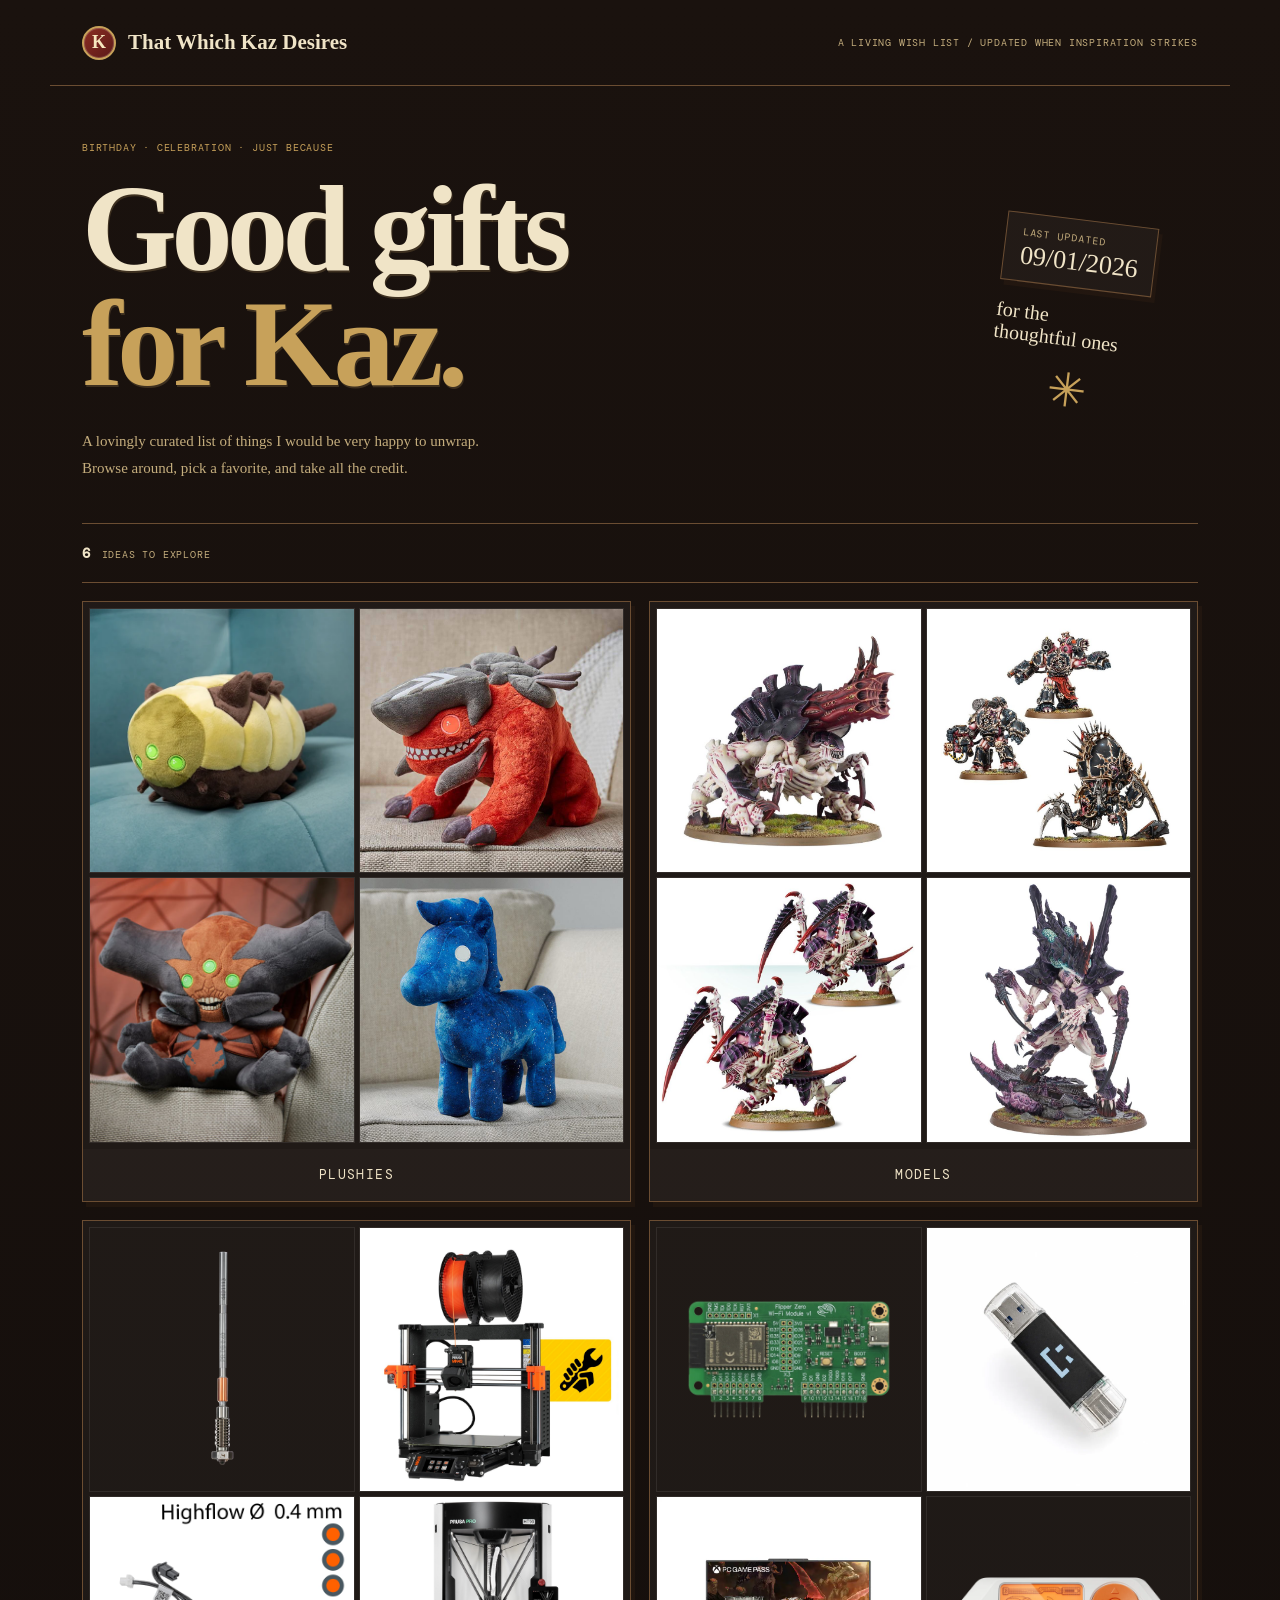
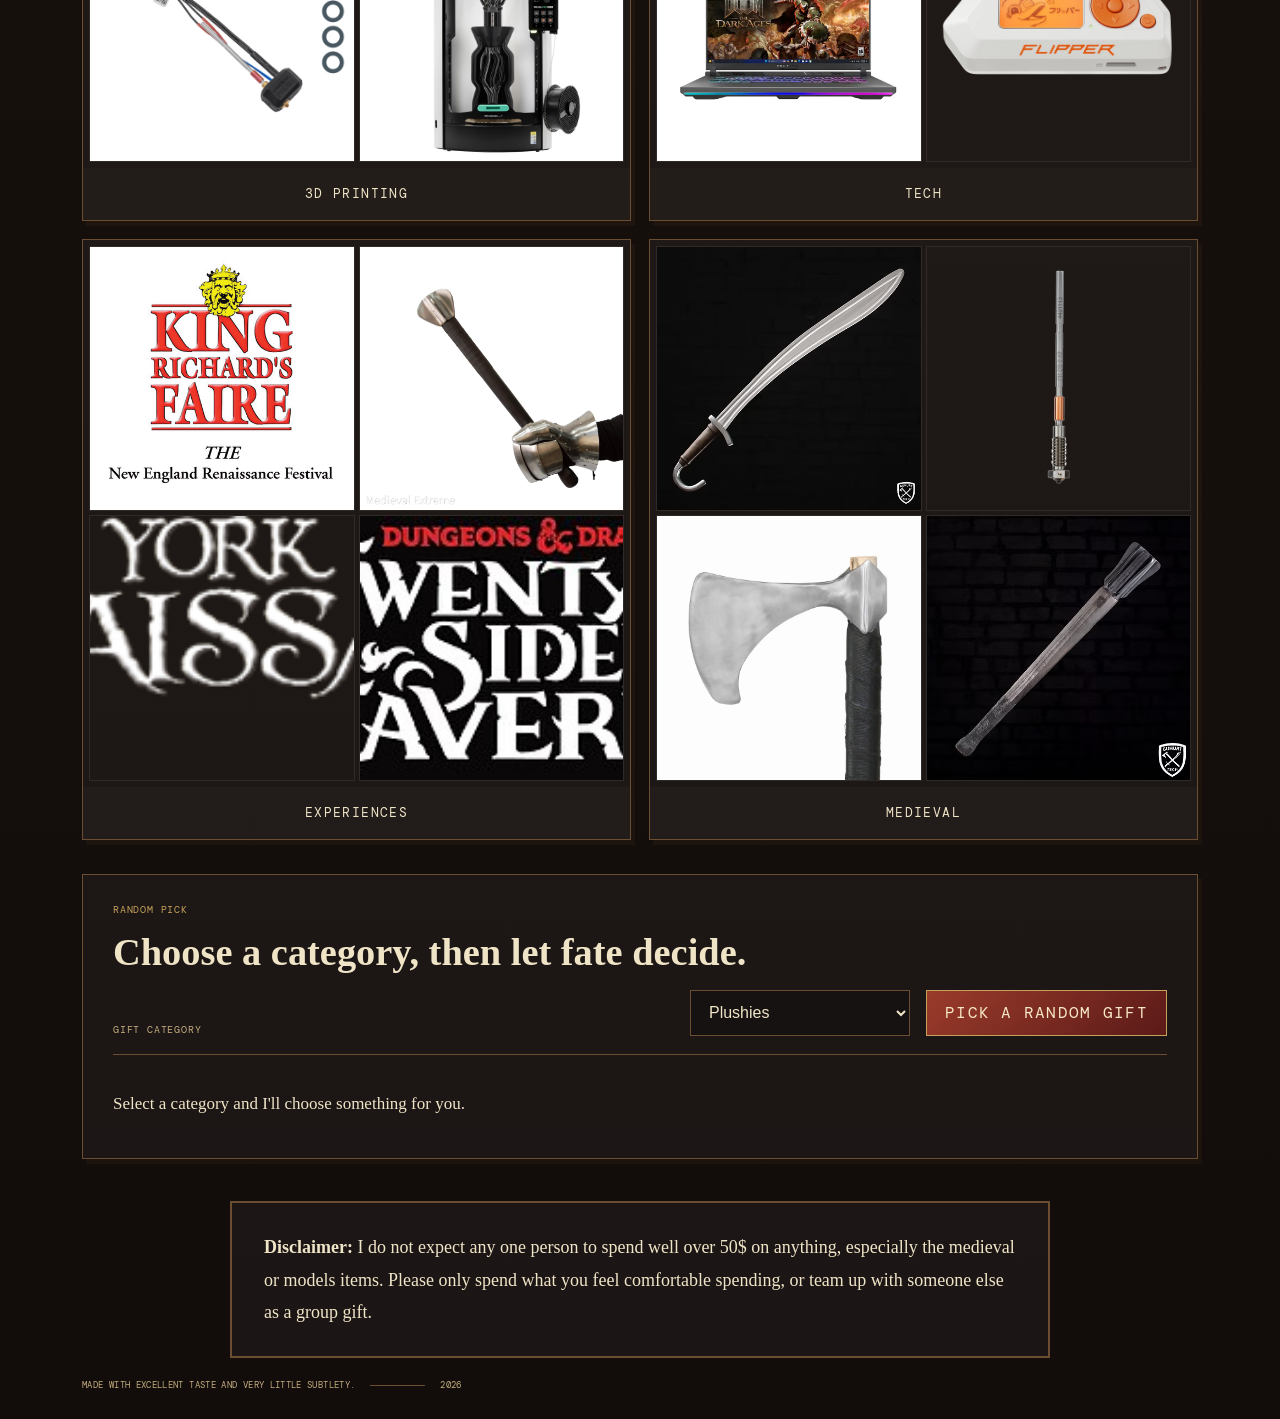
==== commit e39da2f1: "added randomizer complete" ====
--- a/index.html
+++ b/index.html
@@ -97,6 +97,28 @@
       </a>
     </nav>
 
+    <section class="gift-picker" aria-label="Random gift picker">
+      <div class="picker-header">
+        <p class="eyebrow">Random pick</p>
+        <h2>Choose a category, then let fate decide.</h2>
+      </div>
+      <div class="picker-controls">
+        <label for="gift-category-select">Gift category</label>
+        <select id="gift-category-select" aria-label="Select gift category">
+          <option value="plushies">Plushies</option>
+          <option value="models">Models</option>
+          <option value="three-d-printing">3D Printing</option>
+          <option value="tech">Tech</option>
+          <option value="experiences">Experiences</option>
+          <option value="medieval">Medieval</option>
+        </select>
+        <button id="random-gift-button" type="button">Pick a random gift</button>
+      </div>
+      <div id="random-gift-result" class="random-gift-result" aria-live="polite">
+        <p>Select a category and I'll choose something for you.</p>
+      </div>
+    </section>
+
     <p class="disclaimer">
       <strong>Disclaimer:</strong> I do not expect any one person to spend well over 50$ on anything, especially the medieval or models items. Please only spend what you feel comfortable spending, or team up with someone else as a group gift.
     </p>
@@ -172,6 +194,66 @@
       ]
     };
 
+    const randomGiftMap = {
+      plushies: [
+        'Savathun Plushie',
+        'Starhorse Plushie',
+        'Atheon Plushie',
+        'Pouka Plushie',
+        'Oryx Plushie',
+        'Fallen Baby Plushie',
+        'Cabal Warbeast Plushie',
+        'Hive Worm Plushie',
+        'Golgoroth Plushie'
+      ],
+      models: [
+        'Trygon',
+        'Screamer-Killer Brood',
+        'Exocrene Lead',
+        'Tervigon',
+        'Biovore',
+        'Norn Emissary',
+        'C\'tan Shard of the Void Dragon',
+        'Ophydian Destroyers',
+        'Monolith',
+        'Skorpekh Destroyers',
+        'Hexmark Destroyer',
+        'Night Scythe',
+        'Canoptek Spyder',
+        'Illuminor Szeras',
+        'C\'tan Shard of the Nightbringer',
+        'Helbrute',
+        'Maulerfiend',
+        'Lord Discordant on a Helstalker',
+        'Venom Crawler and Obliterators'
+      ],
+      'three-d-printing': [
+        'Prusa CORE One+',
+        'Original Prusa MK4S',
+        'Prusa Pro HT90',
+        'Prusa Nozzle E3D DiamondBack',
+        'Nextruder Hotend Brass High Flow'
+      ],
+      tech: [
+        'Flipper Zero',
+        'WiFi Devboard for Flipper Zero',
+        'ASUS ROG Strix G16 Gaming Laptop',
+        'Tannis AI'
+      ],
+      experiences: [
+        'New York Renaissance Faire Tickets',
+        'King Richard\'s Faire Tickets',
+        'Sabaton Tickets',
+        'Twenty-Sided Tavern Tickets'
+      ],
+      medieval: [
+        'Colander Klappenvisor Helm',
+        'Two-Handed Axe',
+        'King\'s Crown Mace',
+        'Falcata "Latro"'
+      ]
+    };
+
     function shuffle(array) {
       const copy = [...array];
       for (let i = copy.length - 1; i > 0; i--) {
@@ -194,6 +276,45 @@
       });
     });
 
+    const categorySelect = document.getElementById('gift-category-select');
+    const randomGiftButton = document.getElementById('random-gift-button');
+    const randomGiftResult = document.getElementById('random-gift-result');
+
+    randomGiftButton.addEventListener('click', () => {
+      const category = categorySelect.value;
+      const options = randomGiftMap[category] || [];
+
+      if (!options.length) {
+        randomGiftResult.innerHTML = '<p>No gifts available in that category yet.</p>';
+        return;
+      }
+
+      const pick = options[Math.floor(Math.random() * options.length)];
+      const categoryNames = {
+        plushies: 'Plushies',
+        models: 'Models',
+        'three-d-printing': '3D Printing',
+        tech: 'Tech',
+        experiences: 'Experiences',
+        medieval: 'Medieval'
+      };
+
+      const page = {
+        plushies: 'Plushies.html',
+        models: 'Models.html',
+        'three-d-printing': '3D%20Printing.html',
+        tech: 'Tech.html',
+        experiences: 'Experiences.html',
+        medieval: 'Medieval.html'
+      }[category];
+
+      randomGiftResult.innerHTML = `
+        <strong>Random pick:</strong>
+        <span>${pick}</span>
+        <a href="${page}" class="picker-link">View ${categoryNames[category]} category</a>
+      `;
+    });
+
     const lastUpdated = new Date('2026-09-01T00:00:00');
     const lastUpdatedDate = document.getElementById('last-updated-date');
 
--- a/styles.css
+++ b/styles.css
@@ -114,6 +114,83 @@
   font-size: 13px;
 }
 .category-button:hover, .category-button.is-active { background: linear-gradient(135deg, var(--coral), #5b1a18); color: #f8e9c6; border-color: var(--yellow); transform: translateY(-2px); box-shadow: 0 8px 18px rgba(0, 0, 0, .35); }
+.gift-picker {
+  margin: 26px 0 18px;
+  padding: 28px 30px 24px;
+  background: rgba(255, 255, 255, .04);
+  border: 1px solid var(--line);
+  box-shadow: 4px 5px 0 rgba(91, 57, 28, .15);
+}
+.picker-header h2 {
+  margin-top: 10px;
+  font-size: clamp(26px, 3vw, 42px);
+}
+.picker-controls {
+  display: flex;
+  flex-wrap: wrap;
+  gap: 16px;
+  align-items: end;
+  margin-top: 20px;
+}
+.picker-controls label {
+  display: flex;
+  flex-direction: column;
+  gap: 8px;
+  font-family: var(--mono);
+  font-size: 10px;
+  letter-spacing: .08em;
+  text-transform: uppercase;
+  color: var(--muted);
+}
+.picker-controls select {
+  min-width: 220px;
+  min-height: 46px;
+  padding: 10px 14px;
+  border: 1px solid var(--line);
+  background: rgba(0, 0, 0, .2);
+  color: var(--ink);
+  font-size: 16px;
+}
+#random-gift-button {
+  min-height: 46px;
+  padding: 0 18px;
+  border: 1px solid var(--yellow);
+  background: linear-gradient(135deg, var(--coral), #5b1a18);
+  color: #f8e9c6;
+  font-family: var(--mono);
+  letter-spacing: .08em;
+  text-transform: uppercase;
+  cursor: pointer;
+}
+.random-gift-result {
+  margin-top: 18px;
+  padding-top: 18px;
+  border-top: 1px solid var(--line);
+  font-size: 17px;
+  line-height: 1.6;
+  color: var(--ink);
+}
+.random-gift-result strong {
+  display: block;
+  margin-bottom: 4px;
+  color: var(--yellow);
+  font-family: var(--mono);
+  font-size: 10px;
+  letter-spacing: .08em;
+  text-transform: uppercase;
+}
+.random-gift-result span {
+  display: block;
+  margin-bottom: 10px;
+  font-size: 1.3em;
+}
+.picker-link {
+  display: inline-flex;
+  align-items: center;
+  color: var(--ink);
+  text-decoration: none;
+  border-bottom: 1px solid var(--yellow);
+}
 .category-page { scroll-margin-top: 20px; margin-bottom: 36px; }
 .category-heading { margin: 0 0 18px; font-family: var(--serif); font-size: 32px; }
 .category-items { display: grid; grid-template-columns: repeat(3, minmax(0, 1fr)); gap: 20px; }
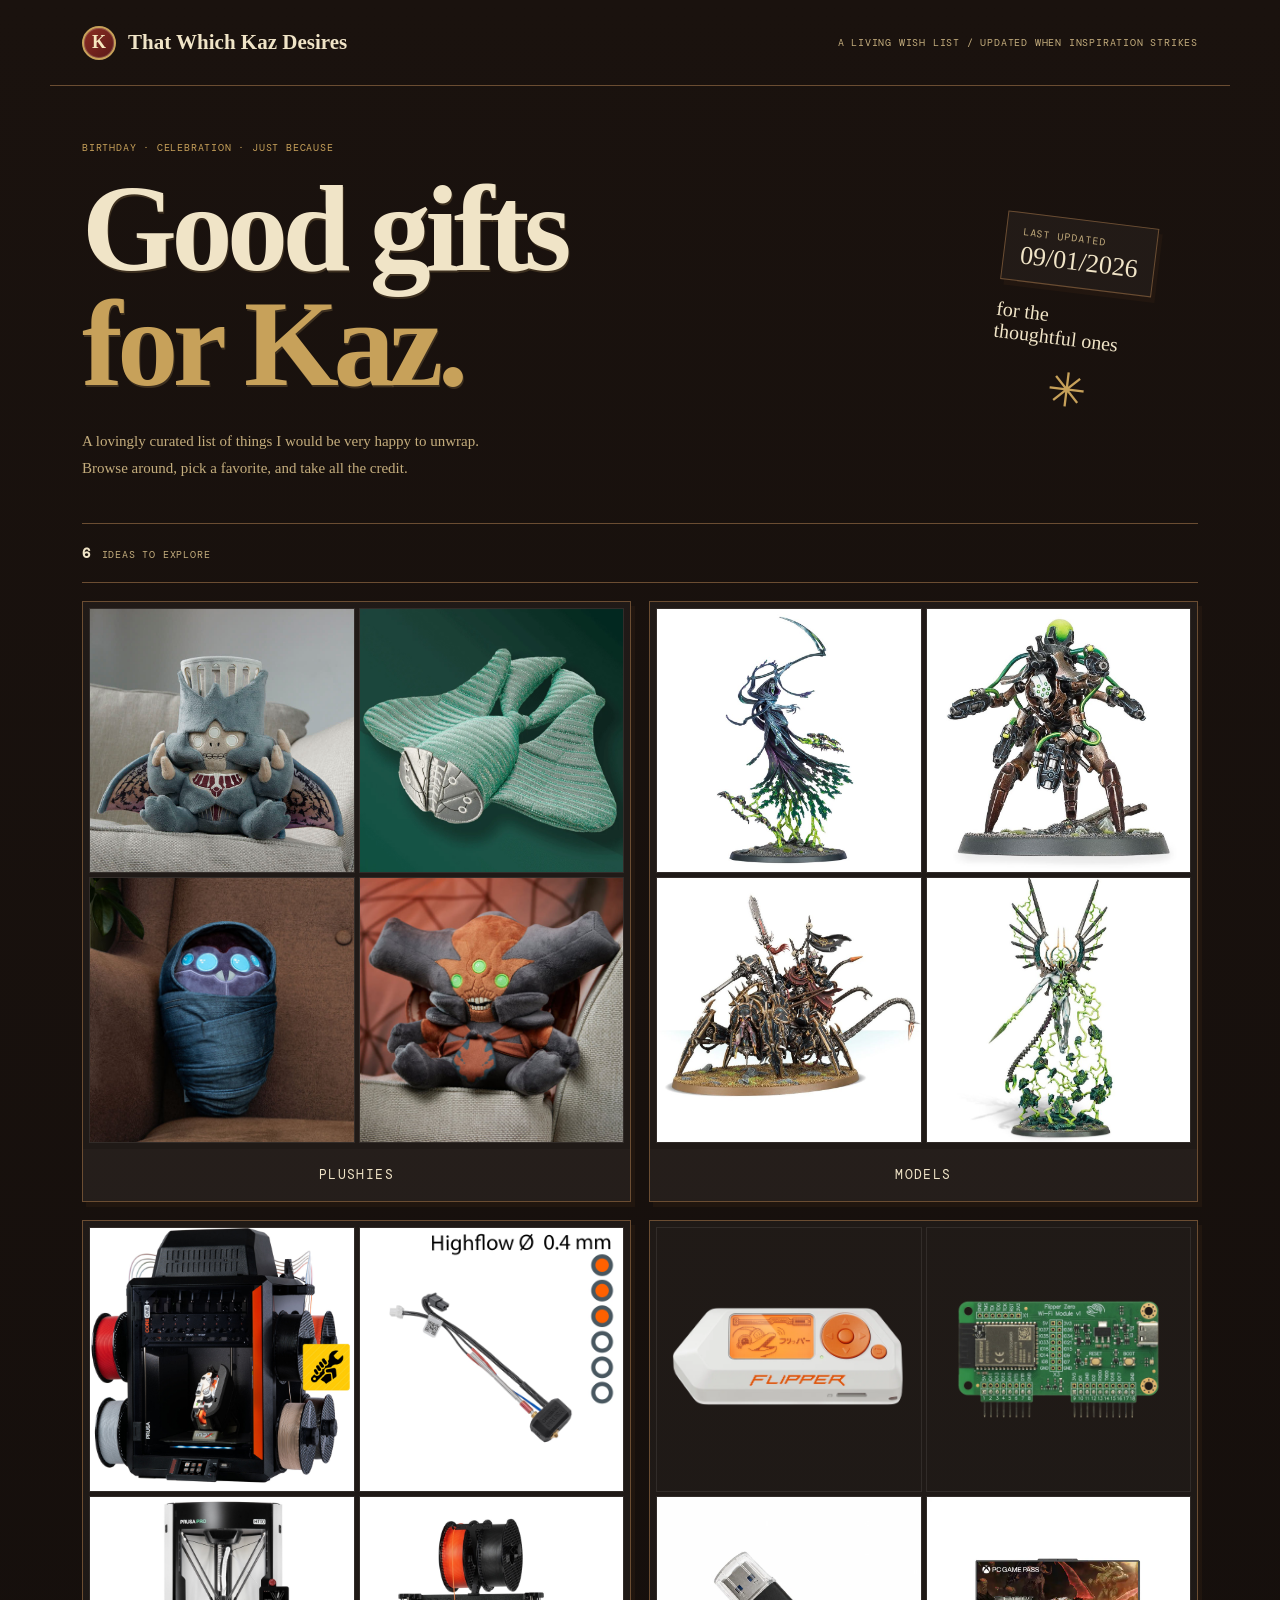
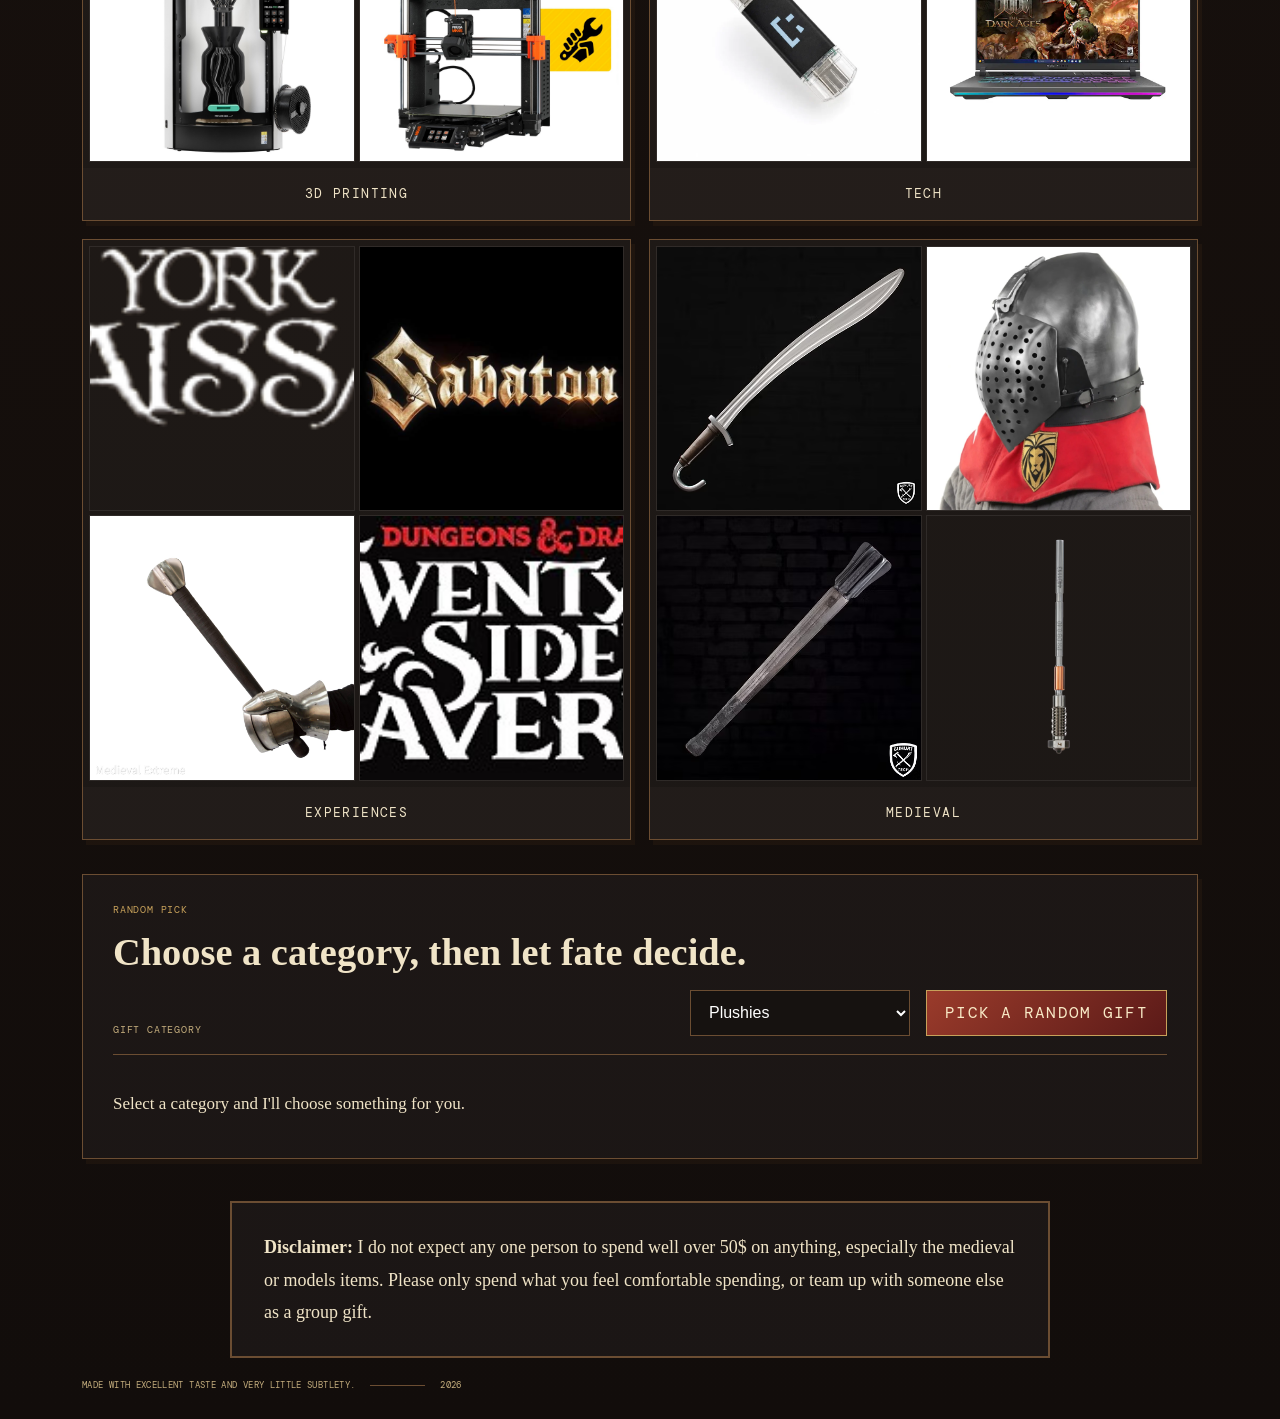
==== commit 8afffa0f: "fixed randomizer style and improved it. also fixed model category selectors." ====
--- a/index.html
+++ b/index.html
@@ -196,61 +196,53 @@
 
     const randomGiftMap = {
       plushies: [
-        'Savathun Plushie',
-        'Starhorse Plushie',
-        'Atheon Plushie',
-        'Pouka Plushie',
-        'Oryx Plushie',
-        'Fallen Baby Plushie',
-        'Cabal Warbeast Plushie',
-        'Hive Worm Plushie',
-        'Golgoroth Plushie'
+        { title: 'Savathun Plushie', image: 'images/Savathun_Destiny_Plushie_PL_1.jpg', description: 'A soft, sinister take on the Witch Queen that feels perfect for a Destiny collector.', link: 'Plushies.html' },
+        { title: 'Starhorse Plushie', image: 'images/Starhorse_Destiny2_Plush_PL_1.jpg', description: 'A cozy celestial companion with a polished collectible look and plenty of shelf presence.', link: 'Plushies.html' },
+        { title: 'Atheon Plushie', image: 'images/Atheon_Destiny_Plush_PL_7.webp', description: 'A plush version of a raid boss that somehow looks adorable instead of threatening.', link: 'Plushies.html' },
+        { title: 'Pouka Plushie', image: 'images/Pouka_Destiny_Plush_WB_2000x_3-ezgif.com-resize.webp', description: 'A cuddly little cosmic companion with a gentle, collectible design.', link: 'Plushies.html' },
+        { title: 'Oryx Plushie', image: 'images/Oryx_Destiny_Plush_PL_1.jpg', description: 'The Taken King, softened into a weirdly charming plush form.', link: 'Plushies.html' },
+        { title: 'Fallen Baby Plushie', image: 'images/fallen-baby-plush-destiny-1_bea4bcae-8929-4984-831c-d3f8827d6556.jpg', description: 'Tiny, eerie, and strangely adorable in the exact way a Destiny fan would love.', link: 'Plushies.html' },
+        { title: 'Cabal Warbeast Plushie', image: 'images/CabalWarBeast_DestinyPlush_PL_1.jpg', description: 'A plush version of a classic Destiny enemy with a surprisingly friendly silhouette.', link: 'Plushies.html' },
+        { title: 'Hive Worm Plushie', image: 'images/hiveworm_plush_destiny_pl_1_834b174d-38b0-4e4e-88f2-afa43c43ca24.webp', description: 'A creepy little worm plush with enough lore weight to feel like a real collector item.', link: 'Plushies.html' },
+        { title: 'Golgoroth Plushie', image: 'images/Golgoroth_Destiny_Plushie_PL_1.jpg', description: 'The giant boss becomes a soft, displayable collectible in a wonderfully silly way.', link: 'Plushies.html' }
       ],
       models: [
-        'Trygon',
-        'Screamer-Killer Brood',
-        'Exocrene Lead',
-        'Tervigon',
-        'Biovore',
-        'Norn Emissary',
-        'C\'tan Shard of the Void Dragon',
-        'Ophydian Destroyers',
-        'Monolith',
-        'Skorpekh Destroyers',
-        'Hexmark Destroyer',
-        'Night Scythe',
-        'Canoptek Spyder',
-        'Illuminor Szeras',
-        'C\'tan Shard of the Nightbringer',
-        'Helbrute',
-        'Maulerfiend',
-        'Lord Discordant on a Helstalker',
-        'Venom Crawler and Obliterators'
+        { title: 'Trygon', image: 'images/99120106019_TrygonNEW01.jpg', description: 'A Tyranid monster with brutal presence and a dramatic display profile.', link: 'Models.html' },
+        { title: 'Screamer-Killer Brood', image: 'images/99120106031_ScreamerKillerBrood01.jpg', description: 'A hive fleet centerpiece with a vicious, kinetic silhouette.', link: 'Models.html' },
+        { title: 'Exocrene Lead', image: 'images/99120106056_ExocreneLead.jpg', description: 'A striking Tyranid unit with a sculpted, aggressive look and excellent display value.', link: 'Models.html' },
+        { title: 'Tervigon', image: 'images/99120106054_TYRTyrannofexLeadALT.jpg', description: 'Massive, iconic, and packed with heavy-hive character.', link: 'Models.html' },
+        { title: 'Biovore', image: 'images/99120106065_Biovore1.jpg', description: 'A classic Tyranid support unit with a strong visual punch on the shelf.', link: 'Models.html' },
+        { title: 'Norn Emissary', image: 'images/99120106064_NornEmissary1.jpg', description: 'A hulking, imposing centerpiece choice with excellent lore flavor.', link: 'Models.html' },
+        { title: 'Night Scythe', image: 'images/99120110065_DoomScytheLead.jpg', description: 'A fast, ominous Necron flyer with plenty of futuristic menace.', link: 'Models.html' },
+        { title: 'Monolith', image: 'images/99120110043_NECMonolithLead.jpg', description: 'A towering Necron centerpiece with a dramatic, ancient silhouette.', link: 'Models.html' },
+        { title: 'Canoptek Spyder', image: 'images/99120110061_CanoptekSpyderLead.jpg', description: 'An intricate, mechanical little menace ideal for a dark display shelf.', link: 'Models.html' },
+        { title: 'Helbrute', image: 'images/99120102043_CSMHelbrute01.jpg', description: 'A brutal Chaos vehicle with heavy damage and legendary presence.', link: 'Models.html' },
+        { title: 'Maulerfiend', image: 'images/99120102089_CSMForgefiend02.jpg', description: 'A powerful Chaos construct with a dramatic, aggressive silhouette.', link: 'Models.html' },
+        { title: 'Warpforged Lord', image: 'images/99120102143_CSMWarpforgedLead.jpg', description: 'A darkly ornate Chaos leader with intense sci-fi style.', link: 'Models.html' }
       ],
       'three-d-printing': [
-        'Prusa CORE One+',
-        'Original Prusa MK4S',
-        'Prusa Pro HT90',
-        'Prusa Nozzle E3D DiamondBack',
-        'Nextruder Hotend Brass High Flow'
+        { title: 'Prusa CORE One+', image: 'images/ba20c3dd-c813-4042-871e-6ada97512ed2.jpg', description: 'A sleek 3D printer setup with a serious maker-machine vibe.', link: '3D%20Printing.html' },
+        { title: 'Original Prusa MK4S', image: 'images/226b1536-4128-44d9-9c7c-50c4a8697957.jpg', description: 'A premium 3D printer pick for anyone who wants reliable, high-quality prints.', link: '3D%20Printing.html' },
+        { title: 'Prusa Pro HT90', image: 'images/f3de01af-4bf0-4612-8986-4d27c0710ea7.jpg', description: 'A high-temp workhorse for ambitious printing and sharper prototyping.', link: '3D%20Printing.html' },
+        { title: 'Nozzle Upgrade Kit', image: 'images/a7de6174-abe1-46c9-ae35-46254e68097d.avif', description: 'A practical improvement that makes precise printing even more satisfying.', link: '3D%20Printing.html' }
       ],
       tech: [
-        'Flipper Zero',
-        'WiFi Devboard for Flipper Zero',
-        'ASUS ROG Strix G16 Gaming Laptop',
-        'Tannis AI'
+        { title: 'Flipper Zero', image: 'images/product_flipper-zero_1.webp', description: 'A compact multi-tool for curious tinkerers and hardware hobbyists.', link: 'Tech.html' },
+        { title: 'WiFi Devboard', image: 'images/product_wifi-devboard_1.webp', description: 'A perfect little board for experimentation and playful engineering projects.', link: 'Tech.html' },
+        { title: 'ASUS ROG Strix G16', image: 'images/1e76c735-eea8-4fd5-9466-83dc5a1f8fa4.webp', description: 'A powerful gaming laptop built for serious work and play.', link: 'Tech.html' },
+        { title: 'Tannis AI', image: 'images/PLUG_AND_PLAY_INTO_ANY_PC_LAPTOP_NEEDED_5.webp', description: 'A practical tech upgrade for a modern setup with a strong utility angle.', link: 'Tech.html' }
       ],
       experiences: [
-        'New York Renaissance Faire Tickets',
-        'King Richard\'s Faire Tickets',
-        'Sabaton Tickets',
-        'Twenty-Sided Tavern Tickets'
+        { title: 'New York Renaissance Faire Tickets', image: 'images/logo-385.png', description: 'A themed outing with costumes, food, and a full medieval day out.', link: 'Experiences.html' },
+        { title: 'King Richard\'s Faire Tickets', image: 'images/84869c_d4646af3cea94d60936c9be4800060d0~mv2.jpeg', description: 'A charming festival day with a strong “live in the story” energy.', link: 'Experiences.html' },
+        { title: 'Sabaton Tickets', image: 'images/images.jpg', description: 'A loud, energetic concert experience with huge atmosphere and great energy.', link: 'Experiences.html' },
+        { title: 'Twenty-Sided Tavern Tickets', image: 'images/Dungeons_&_Dragons_The_Twenty-Sided_Tavern_logo.jpg', description: 'A tabletop night out with a story-first vibe and great group energy.', link: 'Experiences.html' }
       ],
       medieval: [
-        'Colander Klappenvisor Helm',
-        'Two-Handed Axe',
-        'King\'s Crown Mace',
-        'Falcata "Latro"'
+        { title: 'Colander Klappenvisor Helm', image: 'images/COLANDER1.webp', description: 'A striking medieval-inspired helm with dramatic presence and real historical flavor.', link: 'Medieval.html' },
+        { title: 'Two-Handed Axe', image: 'images/Two-handed-axe-1.webp', description: 'A bold, brutal weapon piece with strong visual weight and fantasy appeal.', link: 'Medieval.html' },
+        { title: 'King\'s Crown Mace', image: 'images/ac5c11_d83ce5d5c478405fa1155261a18dc7c6~mv2.avif', description: 'A dramatic ceremonial-style melee piece that looks fantastic on display.', link: 'Medieval.html' },
+        { title: 'Falcata "Latro"', image: 'images/ac5c11_fdbc7e8983b14e4fbfefcba923bd16e9~mv2.avif', description: 'A curved, elegant blade with just the right amount of exotic flair.', link: 'Medieval.html' }
       ]
     };
 
@@ -309,9 +301,18 @@
       }[category];
 
       randomGiftResult.innerHTML = `
-        <strong>Random pick:</strong>
-        <span>${pick}</span>
-        <a href="${page}" class="picker-link">View ${categoryNames[category]} category</a>
+        <article class="randomized-gift-card">
+          <div class="randomized-gift-image">
+            <img src="${pick.image}" alt="${pick.title}">
+            <span class="gift-tag">${categoryNames[category]}</span>
+          </div>
+          <div class="randomized-gift-info">
+            <strong>Random pick:</strong>
+            <h3>${pick.title}</h3>
+            <p>${pick.description}</p>
+            <a href="${page}" class="picker-link">View ${categoryNames[category]} category</a>
+          </div>
+        </article>
       `;
     });
 
--- a/styles.css
+++ b/styles.css
@@ -114,6 +114,20 @@
   font-size: 13px;
 }
 .category-button:hover, .category-button.is-active { background: linear-gradient(135deg, var(--coral), #5b1a18); color: #f8e9c6; border-color: var(--yellow); transform: translateY(-2px); box-shadow: 0 8px 18px rgba(0, 0, 0, .35); }
+.model-subnav {
+  display: grid;
+  grid-template-columns: repeat(3, minmax(0, 1fr));
+  gap: 14px;
+  margin: 18px 0 8px;
+}
+.model-subnav .category-button {
+  display: flex;
+  align-items: center;
+  justify-content: center;
+  min-height: 54px;
+  padding: 0 18px;
+  text-align: center;
+}
 .gift-picker {
   margin: 26px 0 18px;
   padding: 28px 30px 24px;
@@ -147,8 +161,8 @@
   min-height: 46px;
   padding: 10px 14px;
   border: 1px solid var(--line);
-  background: rgba(0, 0, 0, .2);
-  color: var(--ink);
+  background: rgba(22, 18, 16, 0.9);
+  color: #ffffff;
   font-size: 16px;
 }
 #random-gift-button {
@@ -170,23 +184,56 @@
   line-height: 1.6;
   color: var(--ink);
 }
-.random-gift-result strong {
+.randomized-gift-card {
+  display: grid;
+  grid-template-columns: minmax(180px, 260px) minmax(0, 1fr);
+  gap: 0;
+  background: var(--card);
+  border: 1px solid var(--line);
+  box-shadow: 4px 5px 0 rgba(91, 57, 28, .15);
+  overflow: hidden;
+}
+.randomized-gift-image {
+  position: relative;
+  min-height: 240px;
+  background: var(--sage);
+}
+.randomized-gift-image img {
   display: block;
-  margin-bottom: 4px;
-  color: var(--yellow);
-  font-family: var(--mono);
-  font-size: 10px;
-  letter-spacing: .08em;
-  text-transform: uppercase;
-}
-.random-gift-result span {
+  width: 100%;
+  height: 100%;
+  object-fit: cover;
+}
+.randomized-gift-info {
+  display: flex;
+  flex-direction: column;
+  justify-content: center;
+  padding: 20px 22px 18px;
+  background-image: repeating-linear-gradient(0deg, rgba(121, 79, 36, .04) 0 1px, transparent 1px 5px);
+}
+.randomized-gift-info strong {
   display: block;
   margin-bottom: 10px;
-  font-size: 1.3em;
+  color: var(--yellow);
+  font-family: var(--mono);
+  font-size: 10px;
+  letter-spacing: .08em;
+  text-transform: uppercase;
+}
+.randomized-gift-info h3 {
+  margin: 0 0 8px;
+  font-size: clamp(24px, 2vw, 34px);
+  line-height: 1.1;
+}
+.randomized-gift-info p {
+  margin: 0 0 12px;
+  color: var(--muted);
+  line-height: 1.6;
 }
 .picker-link {
   display: inline-flex;
   align-items: center;
+  width: fit-content;
   color: var(--ink);
   text-decoration: none;
   border-bottom: 1px solid var(--yellow);
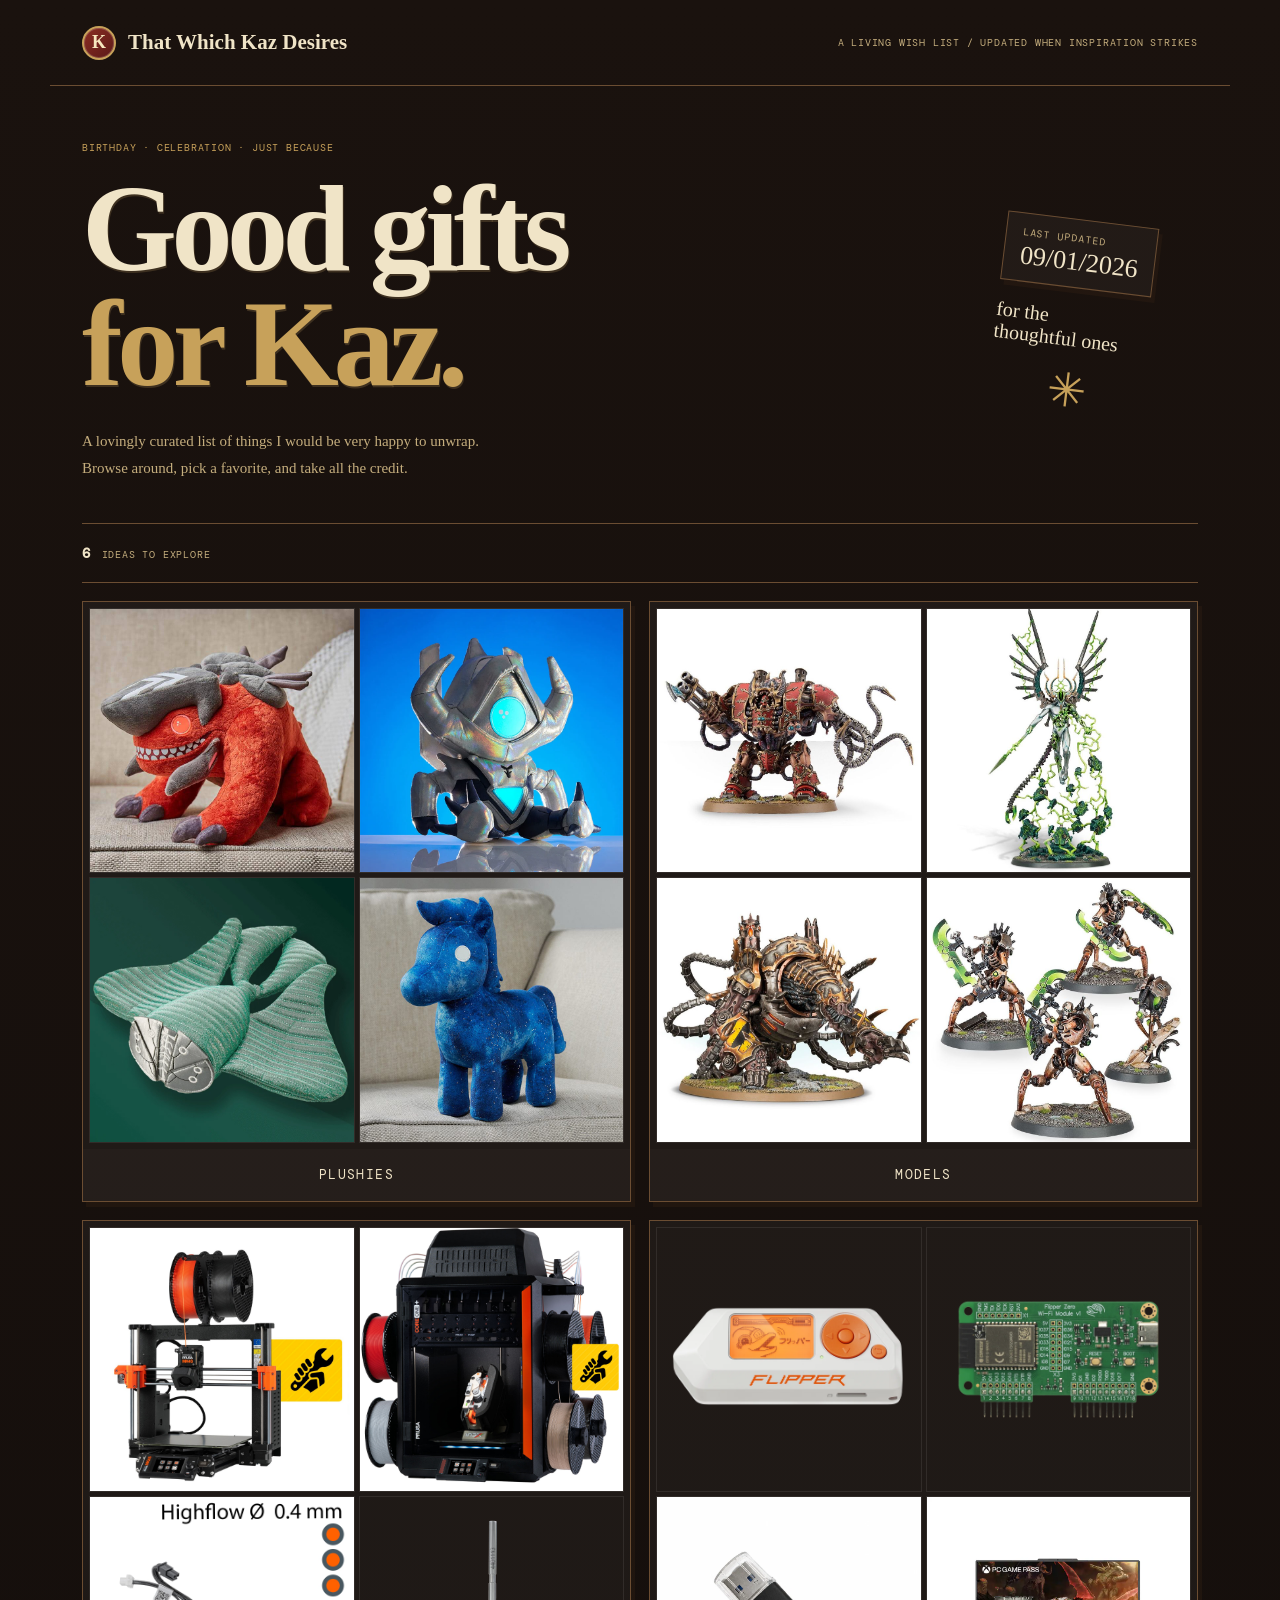
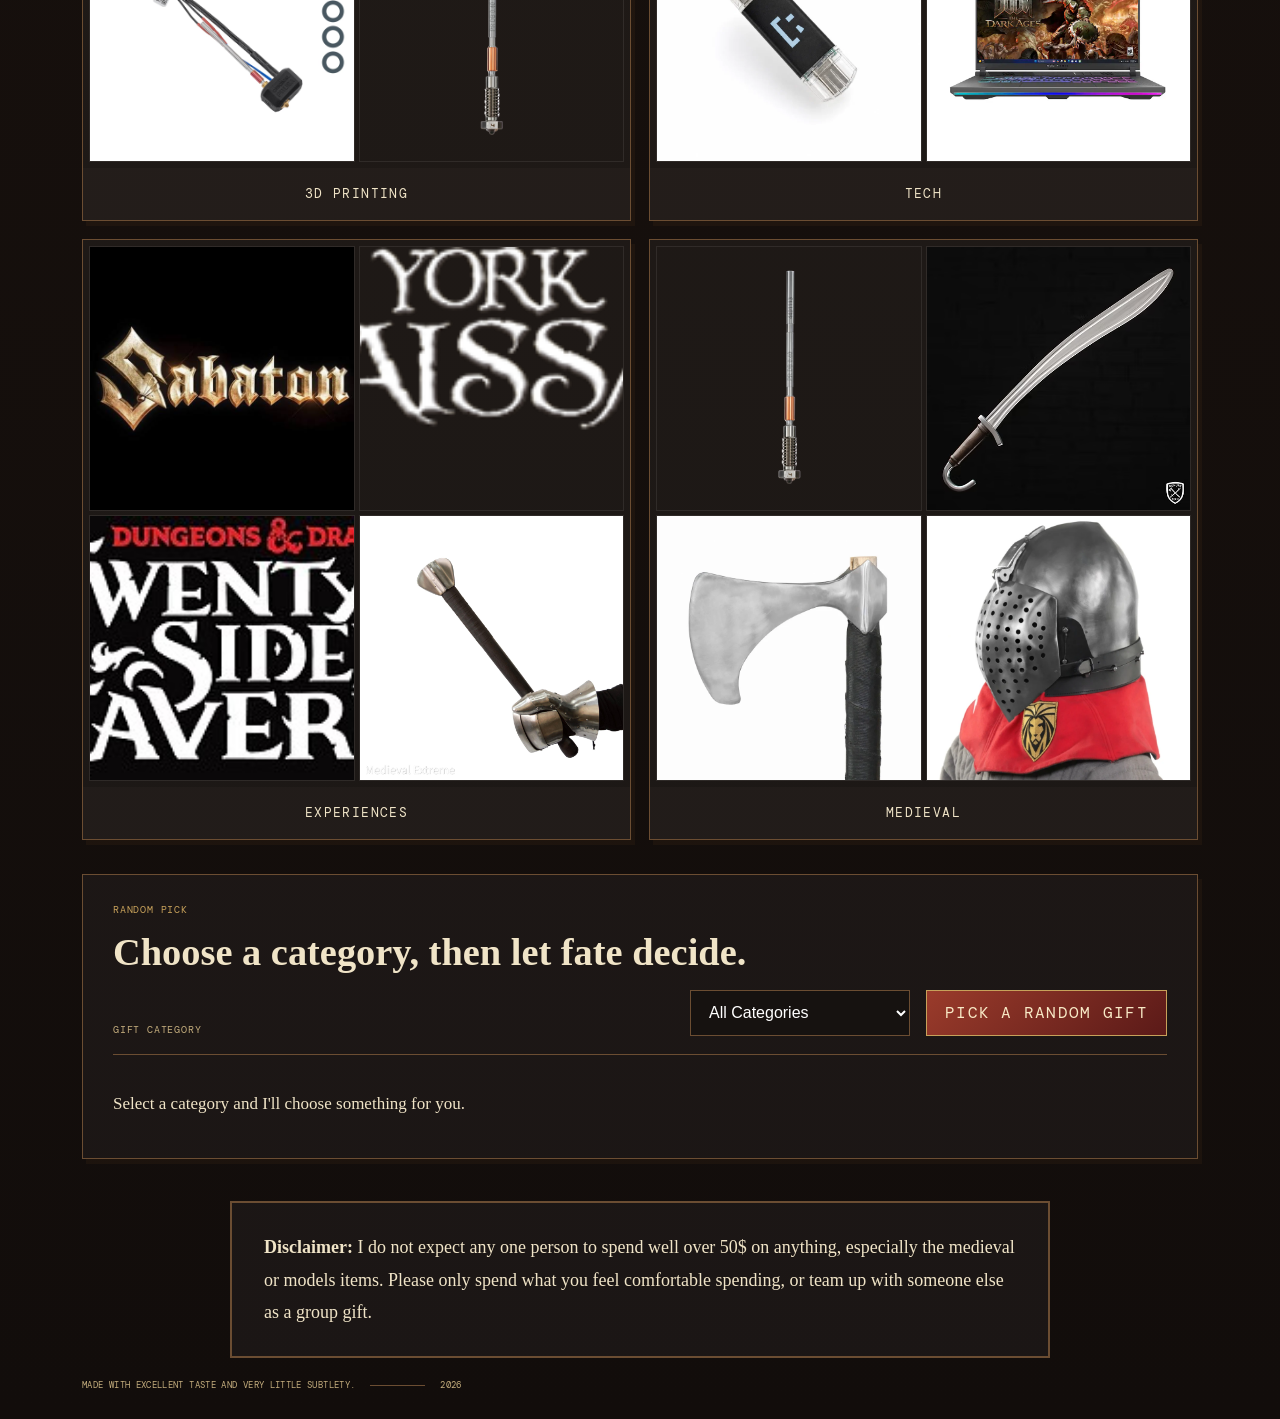
==== commit 43635d0a: "updated randomizer" ====
--- a/index.html
+++ b/index.html
@@ -105,6 +105,7 @@
       <div class="picker-controls">
         <label for="gift-category-select">Gift category</label>
         <select id="gift-category-select" aria-label="Select gift category">
+          <option value="all">All Categories</option>
           <option value="plushies">Plushies</option>
           <option value="models">Models</option>
           <option value="three-d-printing">3D Printing</option>
@@ -196,55 +197,65 @@
 
     const randomGiftMap = {
       plushies: [
-        { title: 'Savathun Plushie', image: 'images/Savathun_Destiny_Plushie_PL_1.jpg', description: 'A soft, sinister take on the Witch Queen that feels perfect for a Destiny collector.', link: 'Plushies.html' },
-        { title: 'Starhorse Plushie', image: 'images/Starhorse_Destiny2_Plush_PL_1.jpg', description: 'A cozy celestial companion with a polished collectible look and plenty of shelf presence.', link: 'Plushies.html' },
-        { title: 'Atheon Plushie', image: 'images/Atheon_Destiny_Plush_PL_7.webp', description: 'A plush version of a raid boss that somehow looks adorable instead of threatening.', link: 'Plushies.html' },
-        { title: 'Pouka Plushie', image: 'images/Pouka_Destiny_Plush_WB_2000x_3-ezgif.com-resize.webp', description: 'A cuddly little cosmic companion with a gentle, collectible design.', link: 'Plushies.html' },
-        { title: 'Oryx Plushie', image: 'images/Oryx_Destiny_Plush_PL_1.jpg', description: 'The Taken King, softened into a weirdly charming plush form.', link: 'Plushies.html' },
-        { title: 'Fallen Baby Plushie', image: 'images/fallen-baby-plush-destiny-1_bea4bcae-8929-4984-831c-d3f8827d6556.jpg', description: 'Tiny, eerie, and strangely adorable in the exact way a Destiny fan would love.', link: 'Plushies.html' },
-        { title: 'Cabal Warbeast Plushie', image: 'images/CabalWarBeast_DestinyPlush_PL_1.jpg', description: 'A plush version of a classic Destiny enemy with a surprisingly friendly silhouette.', link: 'Plushies.html' },
-        { title: 'Hive Worm Plushie', image: 'images/hiveworm_plush_destiny_pl_1_834b174d-38b0-4e4e-88f2-afa43c43ca24.webp', description: 'A creepy little worm plush with enough lore weight to feel like a real collector item.', link: 'Plushies.html' },
-        { title: 'Golgoroth Plushie', image: 'images/Golgoroth_Destiny_Plushie_PL_1.jpg', description: 'The giant boss becomes a soft, displayable collectible in a wonderfully silly way.', link: 'Plushies.html' }
+        { title: 'Savathun Plushie', image: 'images/Savathun_Destiny_Plushie_PL_1.jpg', description: 'A soft, sinister take on the Witch Queen that feels perfect for a Destiny collector.', link: 'https://numskull.com/collections/destiny/products/destiny-plush-savathun-the-witch-queen' },
+        { title: 'Starhorse Plushie', image: 'images/Starhorse_Destiny2_Plush_PL_1.jpg', description: 'A cozy celestial companion with a polished collectible look and plenty of shelf presence.', link: 'https://numskull.com/collections/destiny/products/destiny-plush-starhorse' },
+        { title: 'Atheon Plushie', image: 'images/Atheon_Destiny_Plush_PL_7.webp', description: 'A plush version of a raid boss that somehow looks adorable instead of threatening.', link: 'https://numskull.com/collections/destiny/products/destiny-plush-atheon-time-s-conflux' },
+        { title: 'Pouka Plushie', image: 'images/Pouka_Destiny_Plush_WB_2000x_3-ezgif.com-resize.webp', description: 'A cuddly little cosmic companion with a gentle, collectible design.', link: 'https://numskull.com/collections/destiny/products/destiny-plush-pouka' },
+        { title: 'Oryx Plushie', image: 'images/Oryx_Destiny_Plush_PL_1.jpg', description: 'The Taken King, softened into a weirdly charming plush form.', link: 'https://numskull.com/collections/destiny/products/official-destiny-2-oryx-the-taken-king-plush' },
+        { title: 'Fallen Baby Plushie', image: 'images/fallen-baby-plush-destiny-1_bea4bcae-8929-4984-831c-d3f8827d6556.jpg', description: 'Tiny, eerie, and strangely adorable in the exact way a Destiny fan would love.', link: 'https://numskull.com/collections/destiny/products/destiny-plush-fallen-baby' },
+        { title: 'Cabal Warbeast Plushie', image: 'images/CabalWarBeast_DestinyPlush_PL_1.jpg', description: 'A plush version of a classic Destiny enemy with a surprisingly friendly silhouette.', link: 'https://numskull.com/collections/destiny/products/destiny-cabal-war-beast-plushie' },
+        { title: 'Hive Worm Plushie', image: 'images/hiveworm_plush_destiny_pl_1_834b174d-38b0-4e4e-88f2-afa43c43ca24.webp', description: 'A creepy little worm plush with enough lore weight to feel like a real collector item.', link: 'https://numskull.com/collections/destiny/products/destiny-plush-hive-worm' },
+        { title: 'Golgoroth Plushie', image: 'images/Golgoroth_Destiny_Plushie_PL_1.jpg', description: 'The giant boss becomes a soft, displayable collectible in a wonderfully silly way.', link: 'https://numskull.com/collections/destiny/products/destiny-plush-golgoroth' }
       ],
       models: [
-        { title: 'Trygon', image: 'images/99120106019_TrygonNEW01.jpg', description: 'A Tyranid monster with brutal presence and a dramatic display profile.', link: 'Models.html' },
-        { title: 'Screamer-Killer Brood', image: 'images/99120106031_ScreamerKillerBrood01.jpg', description: 'A hive fleet centerpiece with a vicious, kinetic silhouette.', link: 'Models.html' },
-        { title: 'Exocrene Lead', image: 'images/99120106056_ExocreneLead.jpg', description: 'A striking Tyranid unit with a sculpted, aggressive look and excellent display value.', link: 'Models.html' },
-        { title: 'Tervigon', image: 'images/99120106054_TYRTyrannofexLeadALT.jpg', description: 'Massive, iconic, and packed with heavy-hive character.', link: 'Models.html' },
-        { title: 'Biovore', image: 'images/99120106065_Biovore1.jpg', description: 'A classic Tyranid support unit with a strong visual punch on the shelf.', link: 'Models.html' },
-        { title: 'Norn Emissary', image: 'images/99120106064_NornEmissary1.jpg', description: 'A hulking, imposing centerpiece choice with excellent lore flavor.', link: 'Models.html' },
-        { title: 'Night Scythe', image: 'images/99120110065_DoomScytheLead.jpg', description: 'A fast, ominous Necron flyer with plenty of futuristic menace.', link: 'Models.html' },
-        { title: 'Monolith', image: 'images/99120110043_NECMonolithLead.jpg', description: 'A towering Necron centerpiece with a dramatic, ancient silhouette.', link: 'Models.html' },
-        { title: 'Canoptek Spyder', image: 'images/99120110061_CanoptekSpyderLead.jpg', description: 'An intricate, mechanical little menace ideal for a dark display shelf.', link: 'Models.html' },
-        { title: 'Helbrute', image: 'images/99120102043_CSMHelbrute01.jpg', description: 'A brutal Chaos vehicle with heavy damage and legendary presence.', link: 'Models.html' },
-        { title: 'Maulerfiend', image: 'images/99120102089_CSMForgefiend02.jpg', description: 'A powerful Chaos construct with a dramatic, aggressive silhouette.', link: 'Models.html' },
-        { title: 'Warpforged Lord', image: 'images/99120102143_CSMWarpforgedLead.jpg', description: 'A darkly ornate Chaos leader with intense sci-fi style.', link: 'Models.html' }
+        { title: 'Trygon', image: 'images/99120106019_TrygonNEW01.jpg', description: 'A Tyranid monster with brutal presence and a dramatic display profile.', link: 'https://www.warhammer.com/en-US/shop/Tyranid-Trygon' },
+        { title: 'Screamer-Killer Brood', image: 'images/99120106031_ScreamerKillerBrood01.jpg', description: 'A hive fleet centerpiece with a vicious, kinetic silhouette.', link: 'https://www.warhammer.com/en-US/shop/Screamer-Killer-Brood-2017' },
+        { title: 'Exocrene Lead', image: 'images/99120106056_ExocreneLead.jpg', description: 'A striking Tyranid unit with a sculpted, aggressive look and excellent display value.', link: 'https://www.warhammer.com/en-US/shop/Exocrene-Lead' },
+        { title: 'Tervigon', image: 'images/99120106054_TYRTyrannofexLeadALT.jpg', description: 'Massive, iconic, and packed with heavy-hive character.', link: 'https://www.warhammer.com/en-US/shop/Tyranid-Tervigon' },
+        { title: 'Biovore', image: 'images/99120106065_Biovore1.jpg', description: 'A classic Tyranid support unit with a strong visual punch on the shelf.', link: 'https://www.warhammer.com/en-US/shop/tyranids-biovore-2023' },
+        { title: 'Norn Emissary', image: 'images/99120106064_NornEmissary1.jpg', description: 'A hulking, imposing centerpiece choice with excellent lore flavor.', link: 'https://www.warhammer.com/en-US/shop/tyranids-norn-emissary-2023' },
+        { title: 'Necron C\'tan Shard of the Void Dragon', image: 'images/99120110054_CTanShardoftheVoidDragonLead.jpg', description: 'A dramatic Void Dragon shard with a striking, otherworldly silhouette.', link: 'https://www.warhammer.com/en-US/shop/CTan-Shard-of-the-Void-Dragon-2020' },
+        { title: 'Ophydian Destroyers', image: 'images/99120110053_NECOphydianDestroyersLead.jpg', description: 'A sharp, fast-moving Necron unit with excellent menace and display value.', link: 'https://www.warhammer.com/en-US/shop/Ophydian-Destroyers-2020' },
+        { title: 'Monolith', image: 'images/99120110043_NECMonolithLead.jpg', description: 'A towering Necron centerpiece with a dramatic, ancient silhouette.', link: 'https://www.warhammer.com/en-US/shop/Necron-Monolith-2020' },
+        { title: 'Skorpekh Destroyers', image: 'images/99120110051_SkorpekhDestroyersLead.jpg', description: 'Fast, hard-hitting Necron melee units with great visual drama.', link: 'https://www.warhammer.com/en-US/shop/Skorpekh-Destroyers-2020' },
+        { title: 'Hexmark Destroyer', image: 'images/99120110048_HexmarkDestroyerLead.jpg', description: 'A clever, compact Necron unit with excellent character and detail.', link: 'https://www.warhammer.com/en-US/shop/Hexmark-Destroyer-2020' },
+        { title: 'Night Scythe', image: 'images/99120110065_DoomScytheLead.jpg', description: 'A fast, ominous Necron flyer with plenty of futuristic menace.', link: 'https://www.warhammer.com/en-US/shop/Night-Scythe-2020' },
+        { title: 'Canoptek Spyder', image: 'images/99120110061_CanoptekSpyderLead.jpg', description: 'An intricate, mechanical little menace ideal for a dark display shelf.', link: 'https://www.warhammer.com/en-US/shop/Canoptek-Spyder-2020' },
+        { title: 'Illuminor Szeras', image: 'images/99120110049_IlluminorSzerasLead.jpg', description: 'A lore-rich Necron leader with a beautifully ornate, otherworldly design.', link: 'https://www.warhammer.com/en-US/shop/Illuminor-Szeras-2020' },
+        { title: 'C\'tan Shard of the Nightbringer', image: 'images/99120110088_NecronsCtanShardOfTheNightbringer01.jpg', description: 'An immense star-god fragment with an eerie, lethal presence.', link: 'https://www.warhammer.com/en-US/shop/C-tan-Shard-of-the-Nightbringer-2020' },
+        { title: 'Helbrute', image: 'images/99120102043_CSMHelbrute01.jpg', description: 'A brutal Chaos vehicle with heavy damage and legendary presence.', link: 'https://www.warhammer.com/en-US/shop/Helbrute-2020' },
+        { title: 'Maulerfiend', image: 'images/99120102089_CSMForgefiend02.jpg', description: 'A powerful Chaos construct with a dramatic, aggressive silhouette.', link: 'https://www.warhammer.com/en-US/shop/Maulerfiend-2020' },
+        { title: 'Lord Discordant on a Helstalker', image: 'images/99120102100_CSMVexMachinator01.jpg', description: 'A twisted Chaos machine-obsessed leader with outrageous detail.', link: 'https://www.warhammer.com/en-US/shop/Chaos-Space-Marines-Vex-Machinator-2019' },
+        { title: 'Venom Crawler and Obliterators', image: 'images/99120102143_CSMWarpforgedLead.jpg', description: 'A dark Chaos war machine set with a striking, huge-scale presence.', link: 'https://www.warhammer.com/en-US/shop/chaos-space-marines-warpforged-venomcrawler-and-obliterators-2022' }
       ],
       'three-d-printing': [
-        { title: 'Prusa CORE One+', image: 'images/ba20c3dd-c813-4042-871e-6ada97512ed2.jpg', description: 'A sleek 3D printer setup with a serious maker-machine vibe.', link: '3D%20Printing.html' },
-        { title: 'Original Prusa MK4S', image: 'images/226b1536-4128-44d9-9c7c-50c4a8697957.jpg', description: 'A premium 3D printer pick for anyone who wants reliable, high-quality prints.', link: '3D%20Printing.html' },
-        { title: 'Prusa Pro HT90', image: 'images/f3de01af-4bf0-4612-8986-4d27c0710ea7.jpg', description: 'A high-temp workhorse for ambitious printing and sharper prototyping.', link: '3D%20Printing.html' },
-        { title: 'Nozzle Upgrade Kit', image: 'images/a7de6174-abe1-46c9-ae35-46254e68097d.avif', description: 'A practical improvement that makes precise printing even more satisfying.', link: '3D%20Printing.html' }
+        { title: 'Prusa CORE One+', image: 'images/ba20c3dd-c813-4042-871e-6ada97512ed2.jpg', description: 'A sleek 3D printer setup with a serious maker-machine vibe.', link: 'https://www.prusa3d.com/product/prusa-core-one-gen-2-indx-8-tool-assembly-kit/' },
+        { title: 'Original Prusa MK4S', image: 'images/226b1536-4128-44d9-9c7c-50c4a8697957.jpg', description: 'A premium 3D printer pick for anyone who wants reliable, high-quality prints.', link: 'https://www.prusa3d.com/product/original-prusa-mk4s-3d-printer-kit/' },
+        { title: 'Prusa Pro HT90', image: 'images/f3de01af-4bf0-4612-8986-4d27c0710ea7.jpg', description: 'A high-temp workhorse for ambitious printing and sharper prototyping.', link: 'https://www.prusa3d.com/product/prusa-pro-ht90-7/' },
+        { title: 'Prusa Nozzle E3D DiamondBack', image: 'images/a7de6174-abe1-46c9-ae35-46254e68097d.avif', description: 'A practical improvement that makes precise printing even more satisfying.', link: 'https://www.prusa3d.com/product/prusa-nozzle-e3d-diamondback-0-4-mm/' },
+        { title: 'Nextruder Hotend Brass High Flow', image: 'images/3653827e-0c0d-4070-abd4-b73d340d426c.jpg', description: 'A premium hotend upgrade for a smoother, more capable printing setup.', link: 'https://www.prusa3d.com/product/nextruder-hotend-brass-high-flow-0-40-mm/' }
       ],
       tech: [
-        { title: 'Flipper Zero', image: 'images/product_flipper-zero_1.webp', description: 'A compact multi-tool for curious tinkerers and hardware hobbyists.', link: 'Tech.html' },
-        { title: 'WiFi Devboard', image: 'images/product_wifi-devboard_1.webp', description: 'A perfect little board for experimentation and playful engineering projects.', link: 'Tech.html' },
-        { title: 'ASUS ROG Strix G16', image: 'images/1e76c735-eea8-4fd5-9466-83dc5a1f8fa4.webp', description: 'A powerful gaming laptop built for serious work and play.', link: 'Tech.html' },
-        { title: 'Tannis AI', image: 'images/PLUG_AND_PLAY_INTO_ANY_PC_LAPTOP_NEEDED_5.webp', description: 'A practical tech upgrade for a modern setup with a strong utility angle.', link: 'Tech.html' }
+        { title: 'Flipper Zero', image: 'images/product_flipper-zero_1.webp', description: 'A compact multi-tool for curious tinkerers and hardware hobbyists.', link: 'https://flipper.net/products/flipper-zero' },
+        { title: 'WiFi Devboard', image: 'images/product_wifi-devboard_1.webp', description: 'A perfect little board for experimentation and playful engineering projects.', link: 'https://flipper.net/products/flipper-zero-dev-board' },
+        { title: 'ASUS ROG Strix G16', image: 'images/1e76c735-eea8-4fd5-9466-83dc5a1f8fa4.webp', description: 'A powerful gaming laptop built for serious work and play.', link: 'https://www.bestbuy.com/product/asus-rog-strix-g16-16-fhd-165hz-gaming-laptop-amd-ryzen-9-8940hx-16gb-memory-geforce-rtx-5070-ti-1tb-storage-eclipse-gray/JJGGLHJLTS/sku/6613956?utm_source=feed&extStoreId=530&ref=212&loc=GamingLaptops&gclsrc=aw.ds&gad_source=1&gad_campaignid=19976416269&gclid=CjwKCAjwzNTUBhAjEiwA7zcvWumXnxLeBmlPcDri8rg4E6UV_A3MPaO4Kt-REzLHKiPrXQOPgthFCxoCsMAQAvD_BwE' },
+        { title: 'Tannis AI', image: 'images/PLUG_AND_PLAY_INTO_ANY_PC_LAPTOP_NEEDED_5.webp', description: 'A practical tech upgrade for a modern setup with a strong utility angle.', link: 'https://titangauntlets.com/products/t-a-n-n-i-s-ai-mrk-1' }
       ],
       experiences: [
-        { title: 'New York Renaissance Faire Tickets', image: 'images/logo-385.png', description: 'A themed outing with costumes, food, and a full medieval day out.', link: 'Experiences.html' },
-        { title: 'King Richard\'s Faire Tickets', image: 'images/84869c_d4646af3cea94d60936c9be4800060d0~mv2.jpeg', description: 'A charming festival day with a strong “live in the story” energy.', link: 'Experiences.html' },
-        { title: 'Sabaton Tickets', image: 'images/images.jpg', description: 'A loud, energetic concert experience with huge atmosphere and great energy.', link: 'Experiences.html' },
-        { title: 'Twenty-Sided Tavern Tickets', image: 'images/Dungeons_&_Dragons_The_Twenty-Sided_Tavern_logo.jpg', description: 'A tabletop night out with a story-first vibe and great group energy.', link: 'Experiences.html' }
+        { title: 'New York Renaissance Faire Tickets', image: 'images/logo-385.png', description: 'A themed outing with costumes, food, and a full medieval day out.', link: 'https://renfair.com/ny/tickets/' },
+        { title: 'King Richard\'s Faire Tickets', image: 'images/84869c_d4646af3cea94d60936c9be4800060d0~mv2.jpeg', description: 'A charming festival day with a strong “live in the story” energy.', link: 'https://kingrichardsfaire.com/tickets/' },
+        { title: 'Sabaton Tickets', image: 'images/images.jpg', description: 'A loud, energetic concert experience with huge atmosphere and great energy.', link: 'https://www.eventticketscenter.com/sabaton-pop-evil-wings-of-steel-boston-12-01-2026/7410021/t' },
+        { title: 'Twenty-Sided Tavern Tickets', image: 'images/Dungeons_&_Dragons_The_Twenty-Sided_Tavern_logo.jpg', description: 'A tabletop night out with a story-first vibe and great group energy.', link: 'https://www.ticketmaster.com/dungeons-dragons-the-twentysided-tavern-tickets/artist/3756204' }
       ],
       medieval: [
-        { title: 'Colander Klappenvisor Helm', image: 'images/COLANDER1.webp', description: 'A striking medieval-inspired helm with dramatic presence and real historical flavor.', link: 'Medieval.html' },
-        { title: 'Two-Handed Axe', image: 'images/Two-handed-axe-1.webp', description: 'A bold, brutal weapon piece with strong visual weight and fantasy appeal.', link: 'Medieval.html' },
-        { title: 'King\'s Crown Mace', image: 'images/ac5c11_d83ce5d5c478405fa1155261a18dc7c6~mv2.avif', description: 'A dramatic ceremonial-style melee piece that looks fantastic on display.', link: 'Medieval.html' },
-        { title: 'Falcata "Latro"', image: 'images/ac5c11_fdbc7e8983b14e4fbfefcba923bd16e9~mv2.avif', description: 'A curved, elegant blade with just the right amount of exotic flair.', link: 'Medieval.html' }
+        { title: 'Colander Klappenvisor Helm', image: 'images/COLANDER1.webp', description: 'A striking medieval-inspired helm with dramatic presence and real historical flavor.', link: 'https://gohurt-shop.com/Bascinet-Helmet-Colander' },
+        { title: 'Two-Handed Axe', image: 'images/Two-handed-axe-1.webp', description: 'A bold, brutal weapon piece with strong visual weight and fantasy appeal.', link: 'https://gohurt-shop.com/en_US/p/Two-handed-axe/57' },
+        { title: 'King\'s Crown Mace', image: 'images/ac5c11_d83ce5d5c478405fa1155261a18dc7c6~mv2.avif', description: 'A dramatic ceremonial-style melee piece that looks fantastic on display.', link: 'https://www.buhurttech.com/product-page/1014' },
+        { title: 'Falcata "Latro"', image: 'images/ac5c11_fdbc7e8983b14e4fbfefcba923bd16e9~mv2.avif', description: 'A curved, elegant blade with just the right amount of exotic flair.', link: 'https://www.buhurttech.com/product-page/sw224' }
       ]
     };
+
+    randomGiftMap.all = Object.values(randomGiftMap).flat();
 
     function shuffle(array) {
       const copy = [...array];
@@ -283,6 +294,7 @@
 
       const pick = options[Math.floor(Math.random() * options.length)];
       const categoryNames = {
+        all: 'All Categories',
         plushies: 'Plushies',
         models: 'Models',
         'three-d-printing': '3D Printing',
@@ -291,14 +303,7 @@
         medieval: 'Medieval'
       };
 
-      const page = {
-        plushies: 'Plushies.html',
-        models: 'Models.html',
-        'three-d-printing': '3D%20Printing.html',
-        tech: 'Tech.html',
-        experiences: 'Experiences.html',
-        medieval: 'Medieval.html'
-      }[category];
+      const originalLink = pick.link || '#';
 
       randomGiftResult.innerHTML = `
         <article class="randomized-gift-card">
@@ -310,7 +315,7 @@
             <strong>Random pick:</strong>
             <h3>${pick.title}</h3>
             <p>${pick.description}</p>
-            <a href="${page}" class="picker-link">View ${categoryNames[category]} category</a>
+            <a href="${originalLink}" class="picker-link" target="_blank" rel="noreferrer">See the original <span aria-hidden="true">↗</span></a>
           </div>
         </article>
       `;
